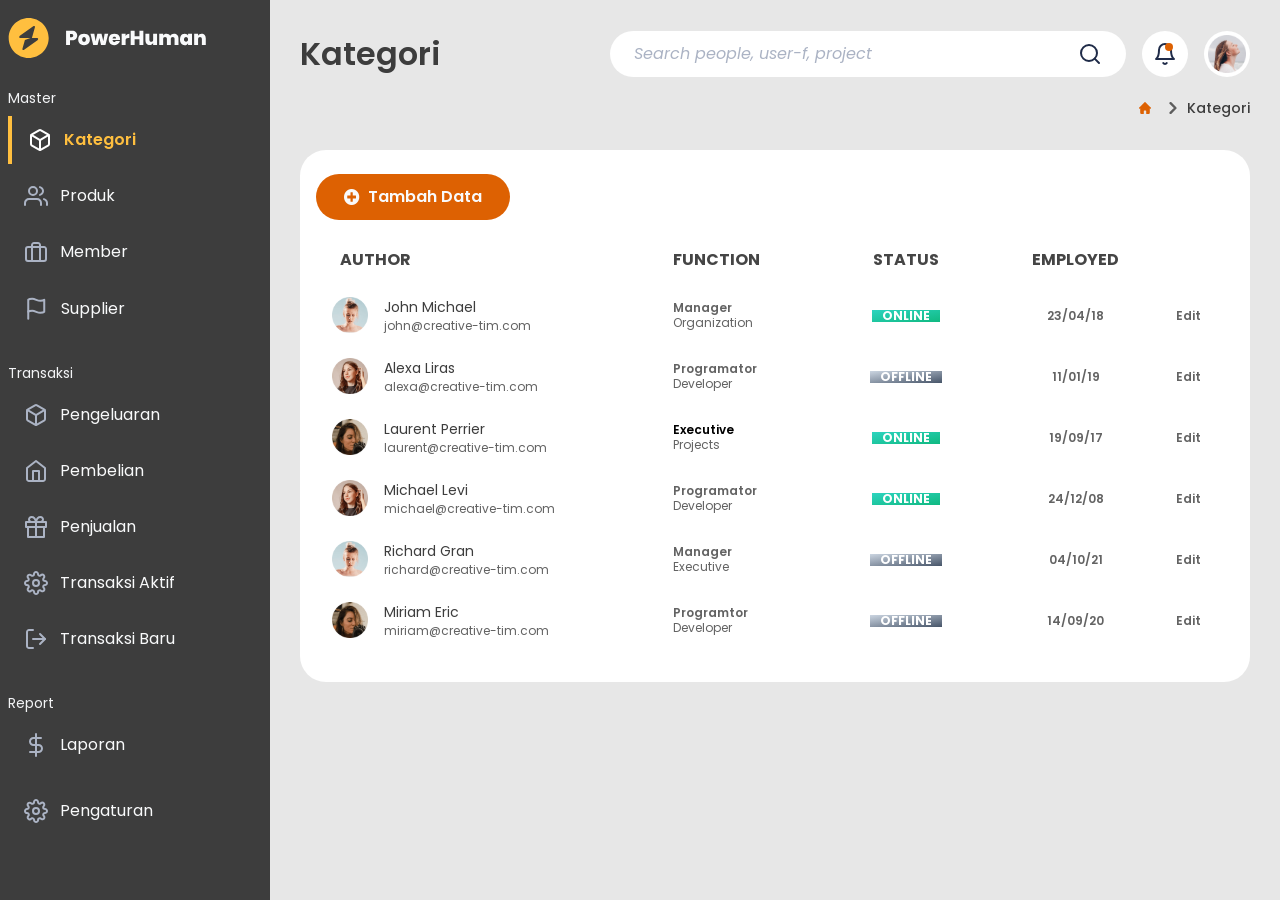
==== public/pages/kategori.html @ 3ec661d9 "first commit" ====
<!doctype html>
<html lang="en">
  <head>
    <meta charset="UTF-8" />
    <meta http-equiv="X-UA-Compatible" content="IE=edge" />
    <meta name="viewport" content="width=device-width, initial-scale=1.0" />
    <title>PowerHuman HRIS - Dashboard</title>
    <link rel="stylesheet" href="../css/main.css" />
    <link
      rel="shortcut icon"
      href="../assets/svgs/logo-mark.svg"
      type="image/x-icon"
    />
    <link
      rel="stylesheet"
      href="https://pro.fontawesome.com/releases/v5.10.0/css/all.css"
      integrity="sha384-AYmEC3Yw5cVb3ZcuHtOA93w35dYTsvhLPVnYs9eStHfGJvOvKxVfELGroGkvsg+p"
      crossorigin="anonymous"
    />
  </head>

  <body>
    <!-- Sidebar -->
    <div
      class="fixed z-[999] hidden h-full w-full overflow-y-auto bg-cod-gray-900 text-gray-50 lg:block lg:max-w-[270px]"
      id="sidebarHRIS"
    >
      <div class="flex flex-col gap-y-[30px] px-2 py-[30px]">
        <div class="-mt-3 flex items-center justify-between">
          <a href="#" class="flex justify-center">
            <img src="../assets/svgs/logo-type.svg" alt="" />
          </a>
          <a href="#" id="toggleCloseSidebar" class="lg:hidden">
            <svg
              class="h-6 w-6 text-white"
              fill="none"
              stroke="currentColor"
              viewBox="0 0 24 24"
              xmlns="http://www.w3.org/2000/svg"
            >
              <path
                stroke-linecap="round"
                stroke-linejoin="round"
                stroke-width="2"
                d="M6 18L18 6M6 6l12 12"
              ></path>
            </svg>
          </a>
        </div>
        <div class="flex flex-col gap-2">
          <div class="text-sm text-gray-100">Master</div>
          <a href="index.html" class="nav-link active" title="Kategori">
            <img src="../assets/svgs/ic-box.svg" alt="" />
            <span>Kategori</span>
          </a>
          <a href="produk.html" class="nav-link" title="Produk">
            <img src="../assets/svgs/ic-users.svg" alt="" />
            <span>Produk</span>
          </a>
          <a href="member.html" class="nav-link" title="Member">
            <img src="../assets/svgs/ic-briefcase.svg" alt="" />
            <span>Member</span>
          </a>
          <a href="supplier.html" class="nav-link" title="Supplier">
            <img src="../assets/svgs/ic-flag.svg" alt="" />
            <span>Supplier</span>
          </a>
        </div>
        <div class="flex flex-col gap-2">
          <div class="text-sm text-gray-100">Transaksi</div>
          <a href="pengeluaran.html" class="nav-link" title="Pengeluaran">
            <img src="../assets/svgs/ic-box.svg" alt="" />
            <span>Pengeluaran</span>
          </a>
          <a href="pembelian.html" class="nav-link" title="Pembelian">
            <img src="../assets/svgs/ic-home.svg" alt="" />
            <span>Pembelian</span>
          </a>
          <a href="penjualan.html" class="nav-link" title="Penjualan">
            <img src="../assets/svgs/ic-gift.svg" alt="" />
            <span>Penjualan</span>
          </a>
          <a
            href="transaksi_aktif.html"
            class="nav-link"
            title="Transaksi Aktif"
          >
            <img src="../assets/svgs/ic-settings.svg" alt="" />
            <span>Transaksi Aktif</span>
          </a>
          <a href="transaksi_baru.html" class="nav-link" title="Transaksi Baru">
            <img src="../assets/svgs/ic-signout.svg" alt="" />
            <span>Transaksi Baru</span>
          </a>
        </div>
        <div class="flex flex-col gap-2">
          <div class="text-sm text-gray-100">Report</div>
          <a href="#" class="nav-link" title="Laporan">
            <img src="../assets/svgs/ic-dollar.svg" alt="" />
            <span>Laporan</span>
          </a>
        </div>
      </div>
      <div class="bottom-0 -mt-3 flex flex-col px-2">
        <a href="#" class="nav-link" title="Pengaturan">
          <img src="../assets/svgs/ic-settings.svg" alt="" />
          <span>Pengaturan</span>
        </a>
      </div>
    </div>
    <!-- Main Content -->
    <div class="py-[30px] lg:ml-[20px] lg:pl-0 lg:pr-[30px] xl:ml-[300px]">
      <!-- Top Section -->
      <section
        class="flex flex-col flex-wrap justify-between gap-6 md:flex-row md:items-center"
      >
        <div class="flex items-center justify-between gap-4">
          <a href="#" id="toggleOpenSidebar" class="lg:hidden">
            <svg
              class="h-6 w-6 text-dark"
              fill="none"
              stroke="currentColor"
              viewBox="0 0 24 24"
              xmlns="http://www.w3.org/2000/svg"
            >
              <path
                stroke-linecap="round"
                stroke-linejoin="round"
                stroke-width="2"
                d="M4 6h16M4 12h16M4 18h7"
              ></path>
            </svg>
          </a>
          <div class="text-[32px] font-semibold text-cod-gray-900">
            Kategori
          </div>
        </div>
        <div class="flex items-center gap-4">
          <form class="w-full shrink md:w-[516px]">
            <input
              type="text"
              name=""
              id=""
              class="input-field form-icon-search w-full !border-none italic !outline-none ring-congress-blue-200 transition-all duration-300 focus:ring-2"
              placeholder="Search people, user-f, project"
            />
          </form>
          <a
            href="#"
            class="notification-dot relative h-[46px] w-[46px] flex-none rounded-full bg-white p-[11px]"
          >
            <img src="../assets/svgs/ic-bell.svg" alt="" />
          </a>
          <a
            class="relative h-[46px] w-[46px] flex-none rounded-full bg-white p-1"
          >
            <img src="../assets/images/user-f-1.png" alt="" />
          </a>
        </div>
      </section>

      <section class="pt-5">
        <!-- Section Header -->
        <div class="mb-3">
          <div class="flex items-center justify-end gap-4">
            <ol class="inline-flex items-center space-x-1">
              <li>
                <div class="flex items-center text-saffron-mango-600">
                  <svg
                    class="me-2 h-3 w-3"
                    aria-hidden="true"
                    xmlns="http://www.w3.org/2000/svg"
                    fill="currentColor"
                    viewBox="0 0 20 20"
                  >
                    <path
                      d="m19.707 9.293-2-2-7-7a1 1 0 0 0-1.414 0l-7 7-2 2a1 1 0 0 0 1.414 1.414L2 10.414V18a2 2 0 0 0 2 2h3a1 1 0 0 0 1-1v-4a1 1 0 0 1 1-1h2a1 1 0 0 1 1 1v4a1 1 0 0 0 1 1h3a2 2 0 0 0 2-2v-7.586l.293.293a1 1 0 0 0 1.414-1.414Z"
                    />
                  </svg>
                </div>
              </li>
              <li aria-current="page">
                <div class="flex items-center">
                  <svg
                    class="mx-1 h-3 w-3 text-cod-gray-600 rtl:rotate-180"
                    aria-hidden="true"
                    xmlns="http://www.w3.org/2000/svg"
                    fill="none"
                    viewBox="0 0 6 10"
                  >
                    <path
                      stroke="currentColor"
                      stroke-linecap="round"
                      stroke-linejoin="round"
                      stroke-width="2"
                      d="m1 9 4-4-4-4"
                    />
                  </svg>
                  <span class="ms-1 text-sm font-medium text-cod-gray-900"
                    >Kategori</span
                  >
                </div>
              </li>
            </ol>
          </div>
        </div>
      </section>

      <section class="pt-5">
        <div class="card min-h-full min-w-full">
          <div class="flex justify-start">
            <button
              class="btn flex items-center gap-x-2 bg-saffron-mango-600 text-gray-50"
            >
              <!-- <img src="../assets/svgs/ric-plus.svg" alt="add" /> -->
              <i class="fa fa-plus-circle"></i>
              Tambah Data
            </button>
          </div>
          <div class="flex-auto px-0 pb-2 pt-0">
            <div class="overflow-x-auto p-0">
              <table
                class="mb-0 w-full table-auto border-collapse items-center border-white/40 align-top"
              >
                <thead class="align-bottom">
                  <tr>
                    <th
                      class="text-xxs border-b-solid tracking-none border-collapse whitespace-nowrap border-b border-white/40 bg-transparent px-6 py-3 text-left align-middle font-bold uppercase text-cod-gray-800 shadow-none"
                    >
                      Author
                    </th>
                    <th
                      class="text-xxs border-b-solid tracking-none border-collapse whitespace-nowrap border-b border-white/40 bg-transparent px-6 py-3 pl-2 text-left align-middle font-bold uppercase text-cod-gray-800 shadow-none"
                    >
                      Function
                    </th>
                    <th
                      class="text-xxs border-b-solid tracking-none border-collapse whitespace-nowrap border-b border-white/40 bg-transparent px-6 py-3 text-center align-middle font-bold uppercase text-cod-gray-800 shadow-none"
                    >
                      Status
                    </th>
                    <th
                      class="text-xxs border-b-solid tracking-none border-collapse whitespace-nowrap border-b border-white/40 bg-transparent px-6 py-3 text-center align-middle font-bold uppercase text-cod-gray-800 shadow-none"
                    >
                      Employed
                    </th>
                    <th
                      class="tracking-none border-collapse whitespace-nowrap border-b border-solid border-white/40 bg-transparent px-6 py-3 align-middle font-semibold capitalize text-cod-gray-800 shadow-none"
                    ></th>
                  </tr>
                </thead>
                <tbody>
                  <tr>
                    <td
                      class="whitespace-nowrap border-b border-white/40 bg-transparent p-2 align-middle shadow-transparent"
                    >
                      <div class="flex px-2 py-1">
                        <div>
                          <img
                            src="../assets/images/user-f-2.png"
                            class="mr-4 inline-flex h-9 w-9 items-center justify-center rounded-xl text-sm text-cod-gray-900 transition-all duration-200 ease-in-out"
                            alt="user1"
                          />
                        </div>
                        <div class="flex flex-col justify-center">
                          <h6
                            class="mb-0 text-sm leading-normal text-cod-gray-900"
                          >
                            John Michael
                          </h6>
                          <p
                            class="mb-0 text-xs leading-tight text-cod-gray-900 opacity-80"
                          >
                            john@creative-tim.com
                          </p>
                        </div>
                      </div>
                    </td>
                    <td
                      class="whitespace-nowrap border-b border-white/40 bg-transparent p-2 align-middle shadow-transparent"
                    >
                      <p
                        class="mb-0 text-xs font-semibold leading-tight text-cod-gray-900 opacity-80"
                      >
                        Manager
                      </p>
                      <p
                        class="mb-0 text-xs leading-tight text-cod-gray-900 opacity-80"
                      >
                        Organization
                      </p>
                    </td>
                    <td
                      class="whitespace-nowrap border-b border-white/40 bg-transparent p-2 text-center align-middle text-sm leading-normal shadow-transparent"
                    >
                      <span
                        class="rounded-1.8 py-1.4 inline-block whitespace-nowrap bg-gradient-to-tl from-emerald-500 to-teal-400 px-2.5 text-center align-baseline text-xs font-bold uppercase leading-none text-white"
                        >Online</span
                      >
                    </td>
                    <td
                      class="whitespace-nowrap border-b border-white/40 bg-transparent p-2 text-center align-middle shadow-transparent"
                    >
                      <span
                        class="text-xs font-semibold leading-tight text-cod-gray-900 opacity-80"
                        >23/04/18</span
                      >
                    </td>
                    <td
                      class="whitespace-nowrap border-b border-white/40 bg-transparent p-2 align-middle shadow-transparent"
                    >
                      <a
                        href="javascript:;"
                        class="text-xs font-semibold leading-tight text-cod-gray-900 opacity-80"
                      >
                        Edit
                      </a>
                    </td>
                  </tr>
                  <tr>
                    <td
                      class="whitespace-nowrap border-b border-white/40 bg-transparent p-2 align-middle shadow-transparent"
                    >
                      <div class="flex px-2 py-1">
                        <div>
                          <img
                            src="../assets/images/user-f-3.png"
                            class="mr-4 inline-flex h-9 w-9 items-center justify-center rounded-xl text-sm text-white transition-all duration-200 ease-in-out"
                            alt="user2"
                          />
                        </div>
                        <div class="flex flex-col justify-center">
                          <h6
                            class="mb-0 text-sm leading-normal text-cod-gray-900"
                          >
                            Alexa Liras
                          </h6>
                          <p
                            class="mb-0 text-xs leading-tight text-cod-gray-900 opacity-80"
                          >
                            alexa@creative-tim.com
                          </p>
                        </div>
                      </div>
                    </td>
                    <td
                      class="whitespace-nowrap border-b border-white/40 bg-transparent p-2 align-middle shadow-transparent"
                    >
                      <p
                        class="mb-0 text-xs font-semibold leading-tight text-cod-gray-900 opacity-80"
                      >
                        Programator
                      </p>
                      <p
                        class="mb-0 text-xs leading-tight text-cod-gray-900 opacity-80"
                      >
                        Developer
                      </p>
                    </td>
                    <td
                      class="whitespace-nowrap border-b border-white/40 bg-transparent p-2 text-center align-middle text-sm leading-normal shadow-transparent"
                    >
                      <span
                        class="rounded-1.8 py-1.4 inline-block whitespace-nowrap bg-gradient-to-tl from-slate-600 to-slate-300 px-2.5 text-center align-baseline text-xs font-bold uppercase leading-none text-white"
                        >Offline</span
                      >
                    </td>
                    <td
                      class="whitespace-nowrap border-b border-white/40 bg-transparent p-2 text-center align-middle shadow-transparent"
                    >
                      <span
                        class="text-xs font-semibold leading-tight text-cod-gray-900 opacity-80"
                        >11/01/19</span
                      >
                    </td>
                    <td
                      class="whitespace-nowrap border-b border-white/40 bg-transparent p-2 align-middle shadow-transparent"
                    >
                      <a
                        href="javascript:;"
                        class="text-xs font-semibold leading-tight text-cod-gray-900 opacity-80"
                      >
                        Edit
                      </a>
                    </td>
                  </tr>
                  <tr>
                    <td
                      class="whitespace-nowrap border-b border-white/40 bg-transparent p-2 align-middle shadow-transparent"
                    >
                      <div class="flex px-2 py-1">
                        <div>
                          <img
                            src="../assets/images/user-f-4.png"
                            class="mr-4 inline-flex h-9 w-9 items-center justify-center rounded-xl text-sm text-cod-gray-900 transition-all duration-200 ease-in-out"
                            alt="user3"
                          />
                        </div>
                        <div class="flex flex-col justify-center">
                          <h6
                            class="mb-0 text-sm leading-normal text-cod-gray-900"
                          >
                            Laurent Perrier
                          </h6>
                          <p
                            class="mb-0 text-xs leading-tight text-cod-gray-900 opacity-80"
                          >
                            laurent@creative-tim.com
                          </p>
                        </div>
                      </div>
                    </td>
                    <td
                      class="whitespace-nowrap border-b border-white/40 bg-transparent p-2 align-middle shadow-transparent"
                    >
                      <p
                        class="text-cod-gray-900opacity-80 mb-0 text-xs font-semibold leading-tight"
                      >
                        Executive
                      </p>
                      <p
                        class="mb-0 text-xs leading-tight text-cod-gray-900 opacity-80"
                      >
                        Projects
                      </p>
                    </td>
                    <td
                      class="whitespace-nowrap border-b border-white/40 bg-transparent p-2 text-center align-middle text-sm leading-normal shadow-transparent"
                    >
                      <span
                        class="rounded-1.8 py-1.4 inline-block whitespace-nowrap bg-gradient-to-tl from-emerald-500 to-teal-400 px-2.5 text-center align-baseline text-xs font-bold uppercase leading-none text-white"
                        >Online</span
                      >
                    </td>
                    <td
                      class="whitespace-nowrap border-b border-white/40 bg-transparent p-2 text-center align-middle shadow-transparent"
                    >
                      <span
                        class="text-xs font-semibold leading-tight text-cod-gray-900 opacity-80"
                        >19/09/17</span
                      >
                    </td>
                    <td
                      class="whitespace-nowrap border-b border-white/40 bg-transparent p-2 align-middle shadow-transparent"
                    >
                      <a
                        href="javascript:;"
                        class="text-xs font-semibold leading-tight text-cod-gray-900 opacity-80"
                      >
                        Edit
                      </a>
                    </td>
                  </tr>
                  <tr>
                    <td
                      class="whitespace-nowrap border-b border-white/40 bg-transparent p-2 align-middle shadow-transparent"
                    >
                      <div class="flex px-2 py-1">
                        <div>
                          <img
                            src="../assets/images/user-f-3.png"
                            class="mr-4 inline-flex h-9 w-9 items-center justify-center rounded-xl text-sm text-cod-gray-900 transition-all duration-200 ease-in-out"
                            alt="user4"
                          />
                        </div>
                        <div class="flex flex-col justify-center">
                          <h6
                            class="mb-0 text-sm leading-normal text-cod-gray-900"
                          >
                            Michael Levi
                          </h6>
                          <p
                            class="mb-0 text-xs leading-tight text-cod-gray-900 opacity-80"
                          >
                            michael@creative-tim.com
                          </p>
                        </div>
                      </div>
                    </td>
                    <td
                      class="whitespace-nowrap border-b border-white/40 bg-transparent p-2 align-middle shadow-transparent"
                    >
                      <p
                        class="mb-0 text-xs font-semibold leading-tight text-cod-gray-900 opacity-80"
                      >
                        Programator
                      </p>
                      <p
                        class="mb-0 text-xs leading-tight text-cod-gray-900 opacity-80"
                      >
                        Developer
                      </p>
                    </td>
                    <td
                      class="whitespace-nowrap border-b border-white/40 bg-transparent p-2 text-center align-middle text-sm leading-normal shadow-transparent"
                    >
                      <span
                        class="rounded-1.8 py-1.4 inline-block whitespace-nowrap bg-gradient-to-tl from-emerald-500 to-teal-400 px-2.5 text-center align-baseline text-xs font-bold uppercase leading-none text-white"
                        >Online</span
                      >
                    </td>
                    <td
                      class="whitespace-nowrap border-b border-white/40 bg-transparent p-2 text-center align-middle shadow-transparent"
                    >
                      <span
                        class="text-xs font-semibold leading-tight text-cod-gray-900 opacity-80"
                        >24/12/08</span
                      >
                    </td>
                    <td
                      class="whitespace-nowrap border-b border-white/40 bg-transparent p-2 align-middle shadow-transparent"
                    >
                      <a
                        href="javascript:;"
                        class="text-xs font-semibold leading-tight text-cod-gray-900 opacity-80"
                      >
                        Edit
                      </a>
                    </td>
                  </tr>
                  <tr>
                    <td
                      class="whitespace-nowrap border-b border-white/40 bg-transparent p-2 align-middle shadow-transparent"
                    >
                      <div class="flex px-2 py-1">
                        <div>
                          <img
                            src="../assets/images/user-f-2.png"
                            class="mr-4 inline-flex h-9 w-9 items-center justify-center rounded-xl text-sm text-cod-gray-900 transition-all duration-200 ease-in-out"
                            alt="user5"
                          />
                        </div>
                        <div class="flex flex-col justify-center">
                          <h6
                            class="mb-0 text-sm leading-normal text-cod-gray-900"
                          >
                            Richard Gran
                          </h6>
                          <p
                            class="mb-0 text-xs leading-tight text-cod-gray-900 opacity-80"
                          >
                            richard@creative-tim.com
                          </p>
                        </div>
                      </div>
                    </td>
                    <td
                      class="whitespace-nowrap border-b border-white/40 bg-transparent p-2 align-middle shadow-transparent"
                    >
                      <p
                        class="mb-0 text-xs font-semibold leading-tight text-cod-gray-900 opacity-80"
                      >
                        Manager
                      </p>
                      <p
                        class="mb-0 text-xs leading-tight text-cod-gray-900 opacity-80"
                      >
                        Executive
                      </p>
                    </td>
                    <td
                      class="whitespace-nowrap border-b border-white/40 bg-transparent p-2 text-center align-middle text-sm leading-normal shadow-transparent"
                    >
                      <span
                        class="rounded-1.8 py-1.4 inline-block whitespace-nowrap bg-gradient-to-tl from-slate-600 to-slate-300 px-2.5 text-center align-baseline text-xs font-bold uppercase leading-none text-white"
                        >Offline</span
                      >
                    </td>
                    <td
                      class="whitespace-nowrap border-b border-white/40 bg-transparent p-2 text-center align-middle shadow-transparent"
                    >
                      <span
                        class="text-xs font-semibold leading-tight text-cod-gray-900 opacity-80"
                        >04/10/21</span
                      >
                    </td>
                    <td
                      class="whitespace-nowrap border-b border-white/40 bg-transparent p-2 align-middle shadow-transparent"
                    >
                      <a
                        href="javascript:;"
                        class="text-xs font-semibold leading-tight text-cod-gray-900 opacity-80"
                      >
                        Edit
                      </a>
                    </td>
                  </tr>
                  <tr>
                    <td
                      class="whitespace-nowrap border-b-0 bg-transparent p-2 align-middle shadow-transparent"
                    >
                      <div class="flex px-2 py-1">
                        <div>
                          <img
                            src="../assets/images/user-f-4.png"
                            class="mr-4 inline-flex h-9 w-9 items-center justify-center rounded-xl text-sm text-cod-gray-900 transition-all duration-200 ease-in-out"
                            alt="user6"
                          />
                        </div>
                        <div class="flex flex-col justify-center">
                          <h6
                            class="mb-0 text-sm leading-normal text-cod-gray-900"
                          >
                            Miriam Eric
                          </h6>
                          <p
                            class="mb-0 text-xs leading-tight text-cod-gray-900 opacity-80"
                          >
                            miriam@creative-tim.com
                          </p>
                        </div>
                      </div>
                    </td>
                    <td
                      class="whitespace-nowrap border-b-0 bg-transparent p-2 align-middle shadow-transparent"
                    >
                      <p
                        class="mb-0 text-xs font-semibold leading-tight text-cod-gray-900 opacity-80"
                      >
                        Programtor
                      </p>
                      <p
                        class="mb-0 text-xs leading-tight text-cod-gray-900 opacity-80"
                      >
                        Developer
                      </p>
                    </td>
                    <td
                      class="whitespace-nowrap border-b-0 bg-transparent p-2 text-center align-middle text-sm leading-normal shadow-transparent"
                    >
                      <span
                        class="rounded-1.8 py-1.4 inline-block whitespace-nowrap bg-gradient-to-tl from-slate-600 to-slate-300 px-2.5 text-center align-baseline text-xs font-bold uppercase leading-none text-white"
                        >Offline</span
                      >
                    </td>
                    <td
                      class="whitespace-nowrap border-b-0 bg-transparent p-2 text-center align-middle shadow-transparent"
                    >
                      <span
                        class="text-xs font-semibold leading-tight text-cod-gray-900 opacity-80"
                        >14/09/20</span
                      >
                    </td>
                    <td
                      class="whitespace-nowrap border-b-0 bg-transparent p-2 align-middle shadow-transparent"
                    >
                      <a
                        href="javascript:;"
                        class="text-xs font-semibold leading-tight text-cod-gray-900 opacity-80"
                      >
                        Edit
                      </a>
                    </td>
                  </tr>
                </tbody>
              </table>
            </div>
          </div>
        </div>
      </section>
    </div>

    <script
      src="https://code.jquery.com/jquery-3.6.0.min.js"
      integrity="sha256-/xUj+3OJU5yExlq6GSYGSHk7tPXikynS7ogEvDej/m4="
      crossorigin="anonymous"
    ></script>
    <script src="../script/sidebarToggler.js"></script>
  </body>
</html>
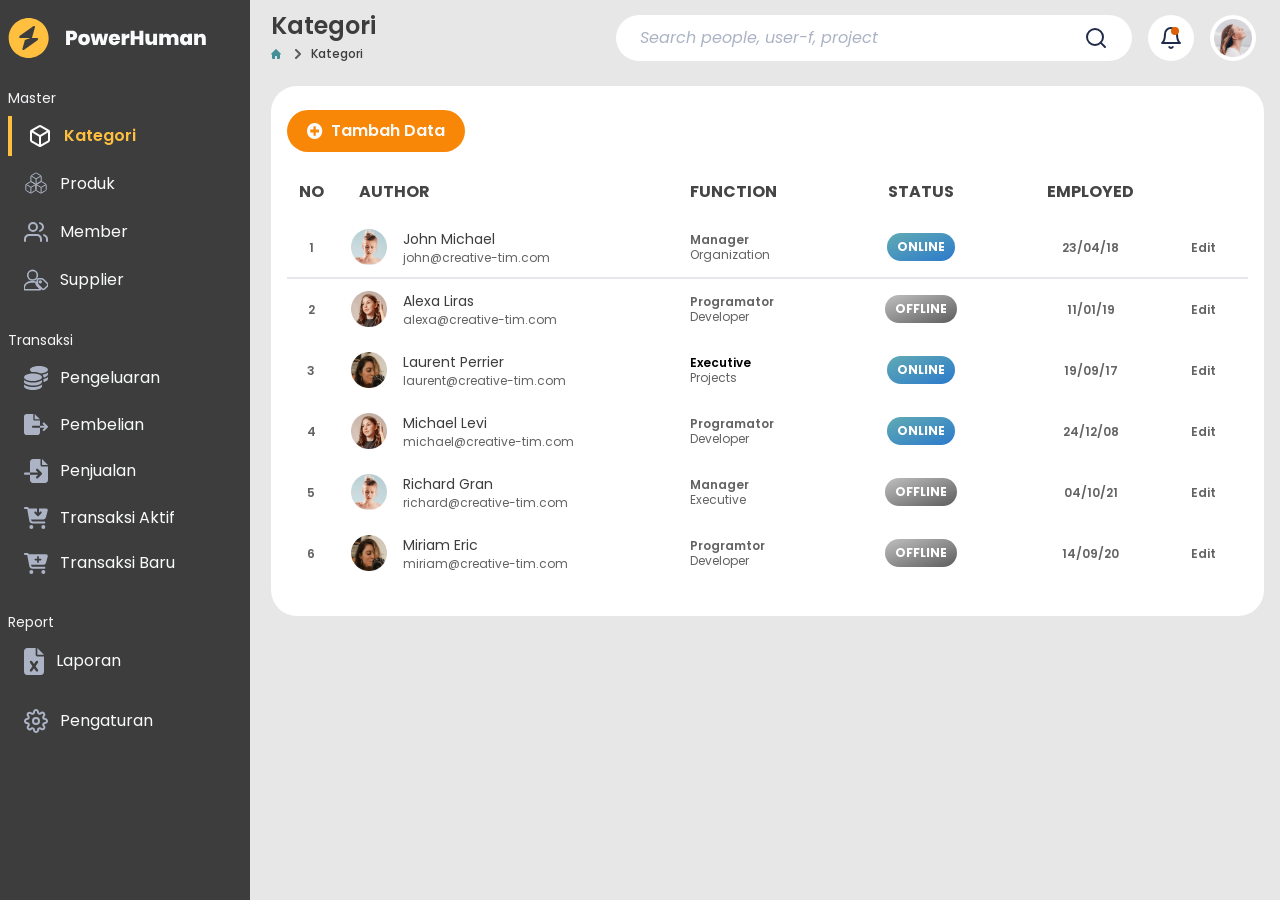
==== commit 39356f5e: "update sidebar icon" ====
--- a/public/pages/kategori.html
+++ b/public/pages/kategori.html
@@ -4,7 +4,7 @@
     <meta charset="UTF-8" />
     <meta http-equiv="X-UA-Compatible" content="IE=edge" />
     <meta name="viewport" content="width=device-width, initial-scale=1.0" />
-    <title>PowerHuman HRIS - Dashboard</title>
+    <title>PowerHuman HRIS - Kategori</title>
     <link rel="stylesheet" href="../css/main.css" />
     <link
       rel="shortcut icon"
@@ -21,13 +21,13 @@
 
   <body>
     <!-- Sidebar -->
-    <div
-      class="fixed z-[999] hidden h-full w-full overflow-y-auto bg-cod-gray-900 text-gray-50 lg:block lg:max-w-[270px]"
+    <aside
+      class="fixed z-[999] hidden h-full w-full overflow-y-auto bg-cod-gray-900 text-gray-50 lg:block lg:max-w-[250px]"
       id="sidebarHRIS"
     >
       <div class="flex flex-col gap-y-[30px] px-2 py-[30px]">
         <div class="-mt-3 flex items-center justify-between">
-          <a href="#" class="flex justify-center">
+          <a href="index.html" class="flex justify-center">
             <img src="../assets/svgs/logo-type.svg" alt="" />
           </a>
           <a href="#" id="toggleCloseSidebar" class="lg:hidden">
@@ -54,30 +54,38 @@
             <span>Kategori</span>
           </a>
           <a href="produk.html" class="nav-link" title="Produk">
+            <img src="../assets/svgs/box stacked.svg" alt="" />
+            <span>Produk</span>
+          </a>
+          <a href="member.html" class="nav-link" title="Member">
             <img src="../assets/svgs/ic-users.svg" alt="" />
-            <span>Produk</span>
-          </a>
-          <a href="member.html" class="nav-link" title="Member">
-            <img src="../assets/svgs/ic-briefcase.svg" alt="" />
             <span>Member</span>
           </a>
           <a href="supplier.html" class="nav-link" title="Supplier">
-            <img src="../assets/svgs/ic-flag.svg" alt="" />
+            <img src="../assets/svgs/user-tag.svg" alt="" />
             <span>Supplier</span>
           </a>
         </div>
         <div class="flex flex-col gap-2">
           <div class="text-sm text-gray-100">Transaksi</div>
           <a href="pengeluaran.html" class="nav-link" title="Pengeluaran">
-            <img src="../assets/svgs/ic-box.svg" alt="" />
+            <img src="../assets/svgs/coins.svg" alt="" class="h-full w-6" />
             <span>Pengeluaran</span>
           </a>
           <a href="pembelian.html" class="nav-link" title="Pembelian">
-            <img src="../assets/svgs/ic-home.svg" alt="" />
+            <img
+              src="../assets/svgs/file-export.svg"
+              alt=""
+              class="h-full w-6"
+            />
             <span>Pembelian</span>
           </a>
           <a href="penjualan.html" class="nav-link" title="Penjualan">
-            <img src="../assets/svgs/ic-gift.svg" alt="" />
+            <img
+              src="../assets/svgs/file-import.svg"
+              alt=""
+              class="h-full w-6"
+            />
             <span>Penjualan</span>
           </a>
           <a
@@ -85,18 +93,26 @@
             class="nav-link"
             title="Transaksi Aktif"
           >
-            <img src="../assets/svgs/ic-settings.svg" alt="" />
+            <img
+              src="../assets/svgs/cart-arrow-down.svg"
+              alt=""
+              class="h-full w-6"
+            />
             <span>Transaksi Aktif</span>
           </a>
           <a href="transaksi_baru.html" class="nav-link" title="Transaksi Baru">
-            <img src="../assets/svgs/ic-signout.svg" alt="" />
+            <img src="../assets/svgs/cart-plus.svg" alt="" class="h-full w-6" />
             <span>Transaksi Baru</span>
           </a>
         </div>
         <div class="flex flex-col gap-2">
           <div class="text-sm text-gray-100">Report</div>
           <a href="#" class="nav-link" title="Laporan">
-            <img src="../assets/svgs/ic-dollar.svg" alt="" />
+            <img
+              src="../assets/svgs/file-excel.svg"
+              alt=""
+              class="h-auto w-5"
+            />
             <span>Laporan</span>
           </a>
         </div>
@@ -107,12 +123,12 @@
           <span>Pengaturan</span>
         </a>
       </div>
-    </div>
+    </aside>
     <!-- Main Content -->
-    <div class="py-[30px] lg:ml-[20px] lg:pl-0 lg:pr-[30px] xl:ml-[300px]">
-      <!-- Top Section -->
-      <section
-        class="flex flex-col flex-wrap justify-between gap-6 md:flex-row md:items-center"
+    <main class="px-3 py-[10px] lg:ml-[10px] lg:px-4 xl:ml-[255px]">
+      <!-- Navbar Section -->
+      <nav
+        class="flex flex-col flex-wrap justify-between gap-3 md:flex-row md:items-center lg:gap-4"
       >
         <div class="flex items-center justify-between gap-4">
           <a href="#" id="toggleOpenSidebar" class="lg:hidden">
@@ -131,8 +147,50 @@
               ></path>
             </svg>
           </a>
-          <div class="text-[32px] font-semibold text-cod-gray-900">
-            Kategori
+          <!-- title is here -->
+          <div class="">
+            <p class="text-2xl font-semibold text-cod-gray-900">Kategori</p>
+            <div class="flex items-center gap-4 lg:block">
+              <ul class="inline-flex items-center space-x-1">
+                <li>
+                  <div class="flex items-center text-fountain-blue-500">
+                    <svg
+                      class="me-1 h-[10px] w-[10px]"
+                      aria-hidden="true"
+                      xmlns="http://www.w3.org/2000/svg"
+                      fill="currentColor"
+                      viewBox="0 0 20 20"
+                    >
+                      <path
+                        d="m19.707 9.293-2-2-7-7a1 1 0 0 0-1.414 0l-7 7-2 2a1 1 0 0 0 1.414 1.414L2 10.414V18a2 2 0 0 0 2 2h3a1 1 0 0 0 1-1v-4a1 1 0 0 1 1-1h2a1 1 0 0 1 1 1v4a1 1 0 0 0 1 1h3a2 2 0 0 0 2-2v-7.586l.293.293a1 1 0 0 0 1.414-1.414Z"
+                      />
+                    </svg>
+                  </div>
+                </li>
+                <li aria-current="page">
+                  <div class="flex items-center">
+                    <svg
+                      class="mx-1 h-[10px] w-[10px] text-cod-gray-600 rtl:rotate-180"
+                      aria-hidden="true"
+                      xmlns="http://www.w3.org/2000/svg"
+                      fill="none"
+                      viewBox="0 0 6 10"
+                    >
+                      <path
+                        stroke="currentColor"
+                        stroke-linecap="round"
+                        stroke-linejoin="round"
+                        stroke-width="2"
+                        d="m1 9 4-4-4-4"
+                      />
+                    </svg>
+                    <span class="ms-1 text-xs font-medium text-cod-gray-900"
+                      >Kategori</span
+                    >
+                  </div>
+                </li>
+              </ul>
+            </div>
           </div>
         </div>
         <div class="flex items-center gap-4">
@@ -151,68 +209,159 @@
           >
             <img src="../assets/svgs/ic-bell.svg" alt="" />
           </a>
-          <a
-            class="relative h-[46px] w-[46px] flex-none rounded-full bg-white p-1"
-          >
-            <img src="../assets/images/user-f-1.png" alt="" />
-          </a>
+          <ul>
+            <li class="relative flex items-center pr-2">
+              <p class="transform-dropdown-show hidden"></p>
+              <a
+                href="javascript:;"
+                class="relative block h-[46px] w-[46px] flex-none rounded-full bg-white p-1 text-sm text-gray-950 transition-all"
+                dropdown-trigger
+                aria-expanded="false"
+              >
+                <img src="../assets/images/user-f-1.png" alt="" />
+              </a>
+
+              <ul
+                dropdown-menu
+                class="before:leading-default before:duration-350 before:ease lg:shadow-3xl duration-250 before:text-5.5 pointer-events-none absolute right-0 top-11 z-50 hidden min-w-44 origin-top list-none rounded-lg border-0 border-solid border-transparent bg-white bg-clip-padding px-2 py-4 text-left text-sm text-slate-500 opacity-0 transition-all before:absolute before:left-auto before:right-0 before:top-0 before:z-50 before:inline-block before:antialiased before:transition-all sm:-mr-6 before:sm:right-8 lg:absolute lg:left-auto lg:right-4 lg:mt-2 lg:block lg:cursor-pointer"
+              >
+                <!-- add show class on dropdown open js -->
+                <li class="relative mb-2">
+                  <a
+                    class="ease py-1.2 clear-both block w-full whitespace-nowrap rounded-lg px-4 duration-300 hover:bg-gray-200 hover:text-slate-700 lg:transition-colors"
+                    href="javascript:;"
+                  >
+                    <div class="flex py-1">
+                      <div class="my-auto">
+                        <img
+                          src="../assets/images/user-f-2.png"
+                          class="mr-4 inline-flex h-9 w-9 max-w-none items-center justify-center rounded-xl text-sm text-white"
+                        />
+                      </div>
+                      <div class="flex flex-col justify-center">
+                        <h6
+                          class="-white mb-1 text-sm font-normal leading-normal"
+                        >
+                          <span class="font-semibold">New message</span> from
+                          Laur
+                        </h6>
+                        <p
+                          class="-white/80 mb-0 text-xs leading-tight text-slate-400"
+                        >
+                          <i class="fa fa-clock mr-1"></i>
+                          13 minutes ago
+                        </p>
+                      </div>
+                    </div>
+                  </a>
+                </li>
+
+                <li class="relative mb-2">
+                  <a
+                    class="ease py-1.2 clear-both block w-full whitespace-nowrap rounded-lg px-4 transition-colors duration-300 hover:bg-gray-200 hover:text-slate-700"
+                    href="javascript:;"
+                  >
+                    <div class="flex py-1">
+                      <div class="my-auto">
+                        <img
+                          src="../assets/images/small-logos/logo-spotify.svg"
+                          class="mr-4 inline-flex h-9 w-9 max-w-none items-center justify-center rounded-xl bg-gradient-to-tl from-zinc-800 to-zinc-700 text-sm text-white dark:bg-gradient-to-tl"
+                        />
+                      </div>
+                      <div class="flex flex-col justify-center">
+                        <h6
+                          class="-white mb-1 text-sm font-normal leading-normal"
+                        >
+                          <span class="font-semibold">New album</span> by Travis
+                          Scott
+                        </h6>
+                        <p
+                          class="-white/80 mb-0 text-xs leading-tight text-slate-400"
+                        >
+                          <i class="fa fa-clock mr-1"></i>
+                          1 day
+                        </p>
+                      </div>
+                    </div>
+                  </a>
+                </li>
+
+                <li class="relative">
+                  <a
+                    class="ease py-1.2 clear-both block w-full whitespace-nowrap rounded-lg px-4 transition-colors duration-300 hover:bg-gray-200 hover:text-slate-700"
+                    href="javascript:;"
+                  >
+                    <div class="flex py-1">
+                      <div
+                        class="ease-nav-brand my-auto mr-4 inline-flex h-9 w-9 items-center justify-center rounded-xl bg-gradient-to-tl from-slate-600 to-slate-300 text-sm text-white transition-all duration-200"
+                      >
+                        <svg
+                          width="12px"
+                          height="12px"
+                          viewBox="0 0 43 36"
+                          version="1.1"
+                          xmlns="http://www.w3.org/2000/svg"
+                          xmlns:xlink="http://www.w3.org/1999/xlink"
+                        >
+                          <title>credit-card</title>
+                          <g
+                            stroke="none"
+                            stroke-width="1"
+                            fill="none"
+                            fill-rule="evenodd"
+                          >
+                            <g
+                              transform="translate(-2169.000000, -745.000000)"
+                              fill="#FFFFFF"
+                              fill-rule="nonzero"
+                            >
+                              <g transform="translate(1716.000000, 291.000000)">
+                                <g
+                                  transform="translate(453.000000, 454.000000)"
+                                >
+                                  <path
+                                    class="color-background"
+                                    d="M43,10.7482083 L43,3.58333333 C43,1.60354167 41.3964583,0 39.4166667,0 L3.58333333,0 C1.60354167,0 0,1.60354167 0,3.58333333 L0,10.7482083 L43,10.7482083 Z"
+                                    opacity="0.593633743"
+                                  ></path>
+                                  <path
+                                    class="color-background"
+                                    d="M0,16.125 L0,32.25 C0,34.2297917 1.60354167,35.8333333 3.58333333,35.8333333 L39.4166667,35.8333333 C41.3964583,35.8333333 43,34.2297917 43,32.25 L43,16.125 L0,16.125 Z M19.7083333,26.875 L7.16666667,26.875 L7.16666667,23.2916667 L19.7083333,23.2916667 L19.7083333,26.875 Z M35.8333333,26.875 L28.6666667,26.875 L28.6666667,23.2916667 L35.8333333,23.2916667 L35.8333333,26.875 Z"
+                                  ></path>
+                                </g>
+                              </g>
+                            </g>
+                          </g>
+                        </svg>
+                      </div>
+                      <div class="flex flex-col justify-center">
+                        <h6
+                          class="-white mb-1 text-sm font-normal leading-normal"
+                        >
+                          Payment successfully completed
+                        </h6>
+                        <p
+                          class="-white/80 mb-0 text-xs leading-tight text-slate-400"
+                        >
+                          <i class="fa fa-clock mr-1"></i>
+                          2 days
+                        </p>
+                      </div>
+                    </div>
+                  </a>
+                </li>
+              </ul>
+            </li>
+          </ul>
         </div>
-      </section>
-
-      <section class="pt-5">
-        <!-- Section Header -->
-        <div class="mb-3">
-          <div class="flex items-center justify-end gap-4">
-            <ol class="inline-flex items-center space-x-1">
-              <li>
-                <div class="flex items-center text-saffron-mango-600">
-                  <svg
-                    class="me-2 h-3 w-3"
-                    aria-hidden="true"
-                    xmlns="http://www.w3.org/2000/svg"
-                    fill="currentColor"
-                    viewBox="0 0 20 20"
-                  >
-                    <path
-                      d="m19.707 9.293-2-2-7-7a1 1 0 0 0-1.414 0l-7 7-2 2a1 1 0 0 0 1.414 1.414L2 10.414V18a2 2 0 0 0 2 2h3a1 1 0 0 0 1-1v-4a1 1 0 0 1 1-1h2a1 1 0 0 1 1 1v4a1 1 0 0 0 1 1h3a2 2 0 0 0 2-2v-7.586l.293.293a1 1 0 0 0 1.414-1.414Z"
-                    />
-                  </svg>
-                </div>
-              </li>
-              <li aria-current="page">
-                <div class="flex items-center">
-                  <svg
-                    class="mx-1 h-3 w-3 text-cod-gray-600 rtl:rotate-180"
-                    aria-hidden="true"
-                    xmlns="http://www.w3.org/2000/svg"
-                    fill="none"
-                    viewBox="0 0 6 10"
-                  >
-                    <path
-                      stroke="currentColor"
-                      stroke-linecap="round"
-                      stroke-linejoin="round"
-                      stroke-width="2"
-                      d="m1 9 4-4-4-4"
-                    />
-                  </svg>
-                  <span class="ms-1 text-sm font-medium text-cod-gray-900"
-                    >Kategori</span
-                  >
-                </div>
-              </li>
-            </ol>
-          </div>
-        </div>
-      </section>
+      </nav>
 
       <section class="pt-5">
         <div class="card min-h-full min-w-full">
           <div class="flex justify-start">
             <button
-              class="btn flex items-center gap-x-2 bg-saffron-mango-600 text-gray-50"
+              class="btn flex items-center gap-x-2 bg-saffron-mango-500 text-gray-50"
             >
-              <!-- <img src="../assets/svgs/ric-plus.svg" alt="add" /> -->
               <i class="fa fa-plus-circle"></i>
               Tambah Data
             </button>
@@ -225,34 +374,47 @@
                 <thead class="align-bottom">
                   <tr>
                     <th
-                      class="text-xxs border-b-solid tracking-none border-collapse whitespace-nowrap border-b border-white/40 bg-transparent px-6 py-3 text-left align-middle font-bold uppercase text-cod-gray-800 shadow-none"
+                      class="text-xxs border-b-solid tracking-none w-[5%] border-collapse whitespace-nowrap border-b border-white/40 px-2 py-3 text-center align-middle font-bold uppercase text-cod-gray-800 shadow-none"
+                    >
+                      No
+                    </th>
+                    <th
+                      class="text-xxs border-b-solid tracking-none border-collapse whitespace-nowrap border-b border-white/40 px-6 py-3 text-left align-middle font-bold uppercase text-cod-gray-800 shadow-none"
                     >
                       Author
                     </th>
                     <th
-                      class="text-xxs border-b-solid tracking-none border-collapse whitespace-nowrap border-b border-white/40 bg-transparent px-6 py-3 pl-2 text-left align-middle font-bold uppercase text-cod-gray-800 shadow-none"
+                      class="text-xxs border-b-solid tracking-none border-collapse whitespace-nowrap border-b border-white/40 px-6 py-3 pl-2 text-left align-middle font-bold uppercase text-cod-gray-800 shadow-none"
                     >
                       Function
                     </th>
                     <th
-                      class="text-xxs border-b-solid tracking-none border-collapse whitespace-nowrap border-b border-white/40 bg-transparent px-6 py-3 text-center align-middle font-bold uppercase text-cod-gray-800 shadow-none"
+                      class="text-xxs border-b-solid tracking-none border-collapse whitespace-nowrap border-b border-white/40 px-6 py-3 text-center align-middle font-bold uppercase text-cod-gray-800 shadow-none"
                     >
                       Status
                     </th>
                     <th
-                      class="text-xxs border-b-solid tracking-none border-collapse whitespace-nowrap border-b border-white/40 bg-transparent px-6 py-3 text-center align-middle font-bold uppercase text-cod-gray-800 shadow-none"
+                      class="text-xxs border-b-solid tracking-none border-collapse whitespace-nowrap border-b border-white/40 px-6 py-3 text-center align-middle font-bold uppercase text-cod-gray-800 shadow-none"
                     >
                       Employed
                     </th>
                     <th
-                      class="tracking-none border-collapse whitespace-nowrap border-b border-solid border-white/40 bg-transparent px-6 py-3 align-middle font-semibold capitalize text-cod-gray-800 shadow-none"
+                      class="tracking-none border-collapse whitespace-nowrap border-b border-solid border-white/40 px-6 py-3 align-middle font-semibold capitalize text-cod-gray-800 shadow-none"
                     ></th>
                   </tr>
                 </thead>
                 <tbody>
-                  <tr>
-                    <td
-                      class="whitespace-nowrap border-b border-white/40 bg-transparent p-2 align-middle shadow-transparent"
+                  <tr class="border-b-2">
+                    <td
+                      class="w-[5%] whitespace-nowrap border-b border-white/40 p-2 text-center align-middle shadow-transparent"
+                    >
+                      <span
+                        class="text-xs font-semibold leading-tight text-cod-gray-900 opacity-80"
+                        >1</span
+                      >
+                    </td>
+                    <td
+                      class="whitespace-nowrap border-b border-white/40 p-2 align-middle shadow-transparent"
                     >
                       <div class="flex px-2 py-1">
                         <div>
@@ -277,7 +439,7 @@
                       </div>
                     </td>
                     <td
-                      class="whitespace-nowrap border-b border-white/40 bg-transparent p-2 align-middle shadow-transparent"
+                      class="whitespace-nowrap border-b border-white/40 p-2 align-middle shadow-transparent"
                     >
                       <p
                         class="mb-0 text-xs font-semibold leading-tight text-cod-gray-900 opacity-80"
@@ -291,15 +453,15 @@
                       </p>
                     </td>
                     <td
-                      class="whitespace-nowrap border-b border-white/40 bg-transparent p-2 text-center align-middle text-sm leading-normal shadow-transparent"
-                    >
-                      <span
-                        class="rounded-1.8 py-1.4 inline-block whitespace-nowrap bg-gradient-to-tl from-emerald-500 to-teal-400 px-2.5 text-center align-baseline text-xs font-bold uppercase leading-none text-white"
+                      class="whitespace-nowrap border-b border-white/40 p-2 text-center align-middle text-sm leading-normal shadow-transparent"
+                    >
+                      <span
+                        class="inline-block whitespace-nowrap rounded-full bg-gradient-to-tl from-congress-blue-500 to-fountain-blue-400 px-2.5 py-2 text-center align-baseline text-xs font-bold uppercase leading-none text-white"
                         >Online</span
                       >
                     </td>
                     <td
-                      class="whitespace-nowrap border-b border-white/40 bg-transparent p-2 text-center align-middle shadow-transparent"
+                      class="whitespace-nowrap border-b border-white/40 p-2 text-center align-middle shadow-transparent"
                     >
                       <span
                         class="text-xs font-semibold leading-tight text-cod-gray-900 opacity-80"
@@ -307,7 +469,7 @@
                       >
                     </td>
                     <td
-                      class="whitespace-nowrap border-b border-white/40 bg-transparent p-2 align-middle shadow-transparent"
+                      class="whitespace-nowrap border-b border-white/40 p-2 align-middle shadow-transparent"
                     >
                       <a
                         href="javascript:;"
@@ -319,7 +481,15 @@
                   </tr>
                   <tr>
                     <td
-                      class="whitespace-nowrap border-b border-white/40 bg-transparent p-2 align-middle shadow-transparent"
+                      class="w-[5%] whitespace-nowrap border-b border-white/40 p-2 text-center align-middle shadow-transparent"
+                    >
+                      <span
+                        class="text-xs font-semibold leading-tight text-cod-gray-900 opacity-80"
+                        >2</span
+                      >
+                    </td>
+                    <td
+                      class="whitespace-nowrap border-b border-white/40 p-2 align-middle shadow-transparent"
                     >
                       <div class="flex px-2 py-1">
                         <div>
@@ -344,7 +514,7 @@
                       </div>
                     </td>
                     <td
-                      class="whitespace-nowrap border-b border-white/40 bg-transparent p-2 align-middle shadow-transparent"
+                      class="whitespace-nowrap border-b border-white/40 p-2 align-middle shadow-transparent"
                     >
                       <p
                         class="mb-0 text-xs font-semibold leading-tight text-cod-gray-900 opacity-80"
@@ -358,15 +528,15 @@
                       </p>
                     </td>
                     <td
-                      class="whitespace-nowrap border-b border-white/40 bg-transparent p-2 text-center align-middle text-sm leading-normal shadow-transparent"
-                    >
-                      <span
-                        class="rounded-1.8 py-1.4 inline-block whitespace-nowrap bg-gradient-to-tl from-slate-600 to-slate-300 px-2.5 text-center align-baseline text-xs font-bold uppercase leading-none text-white"
-                        >Offline</span
-                      >
-                    </td>
-                    <td
-                      class="whitespace-nowrap border-b border-white/40 bg-transparent p-2 text-center align-middle shadow-transparent"
+                      class="whitespace-nowrap border-b border-white/40 p-2 text-center align-middle text-sm leading-normal shadow-transparent"
+                    >
+                      <span
+                        class="inline-block whitespace-nowrap rounded-full bg-gradient-to-tl from-cod-gray-600 to-cod-gray-300/80 px-2.5 py-2 text-center align-baseline text-xs font-bold uppercase leading-none text-white"
+                        >Offline
+                      </span>
+                    </td>
+                    <td
+                      class="whitespace-nowrap border-b border-white/40 p-2 text-center align-middle shadow-transparent"
                     >
                       <span
                         class="text-xs font-semibold leading-tight text-cod-gray-900 opacity-80"
@@ -374,7 +544,7 @@
                       >
                     </td>
                     <td
-                      class="whitespace-nowrap border-b border-white/40 bg-transparent p-2 align-middle shadow-transparent"
+                      class="whitespace-nowrap border-b border-white/40 p-2 align-middle shadow-transparent"
                     >
                       <a
                         href="javascript:;"
@@ -386,7 +556,15 @@
                   </tr>
                   <tr>
                     <td
-                      class="whitespace-nowrap border-b border-white/40 bg-transparent p-2 align-middle shadow-transparent"
+                      class="w-[5%] whitespace-nowrap border-b border-white/40 p-2 text-center align-middle shadow-transparent"
+                    >
+                      <span
+                        class="text-xs font-semibold leading-tight text-cod-gray-900 opacity-80"
+                        >3</span
+                      >
+                    </td>
+                    <td
+                      class="whitespace-nowrap border-b border-white/40 p-2 align-middle shadow-transparent"
                     >
                       <div class="flex px-2 py-1">
                         <div>
@@ -411,7 +589,7 @@
                       </div>
                     </td>
                     <td
-                      class="whitespace-nowrap border-b border-white/40 bg-transparent p-2 align-middle shadow-transparent"
+                      class="whitespace-nowrap border-b border-white/40 p-2 align-middle shadow-transparent"
                     >
                       <p
                         class="text-cod-gray-900opacity-80 mb-0 text-xs font-semibold leading-tight"
@@ -425,15 +603,15 @@
                       </p>
                     </td>
                     <td
-                      class="whitespace-nowrap border-b border-white/40 bg-transparent p-2 text-center align-middle text-sm leading-normal shadow-transparent"
-                    >
-                      <span
-                        class="rounded-1.8 py-1.4 inline-block whitespace-nowrap bg-gradient-to-tl from-emerald-500 to-teal-400 px-2.5 text-center align-baseline text-xs font-bold uppercase leading-none text-white"
+                      class="whitespace-nowrap border-b border-white/40 p-2 text-center align-middle text-sm leading-normal shadow-transparent"
+                    >
+                      <span
+                        class="inline-block whitespace-nowrap rounded-full bg-gradient-to-tl from-congress-blue-500 to-fountain-blue-400 px-2.5 py-2 text-center align-baseline text-xs font-bold uppercase leading-none text-white"
                         >Online</span
                       >
                     </td>
                     <td
-                      class="whitespace-nowrap border-b border-white/40 bg-transparent p-2 text-center align-middle shadow-transparent"
+                      class="whitespace-nowrap border-b border-white/40 p-2 text-center align-middle shadow-transparent"
                     >
                       <span
                         class="text-xs font-semibold leading-tight text-cod-gray-900 opacity-80"
@@ -441,7 +619,7 @@
                       >
                     </td>
                     <td
-                      class="whitespace-nowrap border-b border-white/40 bg-transparent p-2 align-middle shadow-transparent"
+                      class="whitespace-nowrap border-b border-white/40 p-2 align-middle shadow-transparent"
                     >
                       <a
                         href="javascript:;"
@@ -453,7 +631,15 @@
                   </tr>
                   <tr>
                     <td
-                      class="whitespace-nowrap border-b border-white/40 bg-transparent p-2 align-middle shadow-transparent"
+                      class="w-[5%] whitespace-nowrap border-b border-white/40 p-2 text-center align-middle shadow-transparent"
+                    >
+                      <span
+                        class="text-xs font-semibold leading-tight text-cod-gray-900 opacity-80"
+                        >4</span
+                      >
+                    </td>
+                    <td
+                      class="whitespace-nowrap border-b border-white/40 p-2 align-middle shadow-transparent"
                     >
                       <div class="flex px-2 py-1">
                         <div>
@@ -478,7 +664,7 @@
                       </div>
                     </td>
                     <td
-                      class="whitespace-nowrap border-b border-white/40 bg-transparent p-2 align-middle shadow-transparent"
+                      class="whitespace-nowrap border-b border-white/40 p-2 align-middle shadow-transparent"
                     >
                       <p
                         class="mb-0 text-xs font-semibold leading-tight text-cod-gray-900 opacity-80"
@@ -492,15 +678,15 @@
                       </p>
                     </td>
                     <td
-                      class="whitespace-nowrap border-b border-white/40 bg-transparent p-2 text-center align-middle text-sm leading-normal shadow-transparent"
-                    >
-                      <span
-                        class="rounded-1.8 py-1.4 inline-block whitespace-nowrap bg-gradient-to-tl from-emerald-500 to-teal-400 px-2.5 text-center align-baseline text-xs font-bold uppercase leading-none text-white"
+                      class="whitespace-nowrap border-b border-white/40 p-2 text-center align-middle text-sm leading-normal shadow-transparent"
+                    >
+                      <span
+                        class="inline-block whitespace-nowrap rounded-full bg-gradient-to-tl from-congress-blue-500 to-fountain-blue-400 px-2.5 py-2 text-center align-baseline text-xs font-bold uppercase leading-none text-white"
                         >Online</span
                       >
                     </td>
                     <td
-                      class="whitespace-nowrap border-b border-white/40 bg-transparent p-2 text-center align-middle shadow-transparent"
+                      class="whitespace-nowrap border-b border-white/40 p-2 text-center align-middle shadow-transparent"
                     >
                       <span
                         class="text-xs font-semibold leading-tight text-cod-gray-900 opacity-80"
@@ -508,7 +694,7 @@
                       >
                     </td>
                     <td
-                      class="whitespace-nowrap border-b border-white/40 bg-transparent p-2 align-middle shadow-transparent"
+                      class="whitespace-nowrap border-b border-white/40 p-2 align-middle shadow-transparent"
                     >
                       <a
                         href="javascript:;"
@@ -520,7 +706,15 @@
                   </tr>
                   <tr>
                     <td
-                      class="whitespace-nowrap border-b border-white/40 bg-transparent p-2 align-middle shadow-transparent"
+                      class="w-[5%] whitespace-nowrap border-b border-white/40 p-2 text-center align-middle shadow-transparent"
+                    >
+                      <span
+                        class="text-xs font-semibold leading-tight text-cod-gray-900 opacity-80"
+                        >5</span
+                      >
+                    </td>
+                    <td
+                      class="whitespace-nowrap border-b border-white/40 p-2 align-middle shadow-transparent"
                     >
                       <div class="flex px-2 py-1">
                         <div>
@@ -545,7 +739,7 @@
                       </div>
                     </td>
                     <td
-                      class="whitespace-nowrap border-b border-white/40 bg-transparent p-2 align-middle shadow-transparent"
+                      class="whitespace-nowrap border-b border-white/40 p-2 align-middle shadow-transparent"
                     >
                       <p
                         class="mb-0 text-xs font-semibold leading-tight text-cod-gray-900 opacity-80"
@@ -559,15 +753,15 @@
                       </p>
                     </td>
                     <td
-                      class="whitespace-nowrap border-b border-white/40 bg-transparent p-2 text-center align-middle text-sm leading-normal shadow-transparent"
-                    >
-                      <span
-                        class="rounded-1.8 py-1.4 inline-block whitespace-nowrap bg-gradient-to-tl from-slate-600 to-slate-300 px-2.5 text-center align-baseline text-xs font-bold uppercase leading-none text-white"
-                        >Offline</span
-                      >
-                    </td>
-                    <td
-                      class="whitespace-nowrap border-b border-white/40 bg-transparent p-2 text-center align-middle shadow-transparent"
+                      class="whitespace-nowrap border-b border-white/40 p-2 text-center align-middle text-sm leading-normal shadow-transparent"
+                    >
+                      <span
+                        class="inline-block whitespace-nowrap rounded-full bg-gradient-to-tl from-cod-gray-600 to-cod-gray-300/80 px-2.5 py-2 text-center align-baseline text-xs font-bold uppercase leading-none text-white"
+                        >Offline
+                      </span>
+                    </td>
+                    <td
+                      class="whitespace-nowrap border-b border-white/40 p-2 text-center align-middle shadow-transparent"
                     >
                       <span
                         class="text-xs font-semibold leading-tight text-cod-gray-900 opacity-80"
@@ -575,7 +769,7 @@
                       >
                     </td>
                     <td
-                      class="whitespace-nowrap border-b border-white/40 bg-transparent p-2 align-middle shadow-transparent"
+                      class="whitespace-nowrap border-b border-white/40 p-2 align-middle shadow-transparent"
                     >
                       <a
                         href="javascript:;"
@@ -587,7 +781,15 @@
                   </tr>
                   <tr>
                     <td
-                      class="whitespace-nowrap border-b-0 bg-transparent p-2 align-middle shadow-transparent"
+                      class="w-[5%] whitespace-nowrap border-b border-white/40 p-2 text-center align-middle shadow-transparent"
+                    >
+                      <span
+                        class="text-xs font-semibold leading-tight text-cod-gray-900 opacity-80"
+                        >6</span
+                      >
+                    </td>
+                    <td
+                      class="whitespace-nowrap border-b-0 p-2 align-middle shadow-transparent"
                     >
                       <div class="flex px-2 py-1">
                         <div>
@@ -612,7 +814,7 @@
                       </div>
                     </td>
                     <td
-                      class="whitespace-nowrap border-b-0 bg-transparent p-2 align-middle shadow-transparent"
+                      class="whitespace-nowrap border-b-0 p-2 align-middle shadow-transparent"
                     >
                       <p
                         class="mb-0 text-xs font-semibold leading-tight text-cod-gray-900 opacity-80"
@@ -626,15 +828,15 @@
                       </p>
                     </td>
                     <td
-                      class="whitespace-nowrap border-b-0 bg-transparent p-2 text-center align-middle text-sm leading-normal shadow-transparent"
-                    >
-                      <span
-                        class="rounded-1.8 py-1.4 inline-block whitespace-nowrap bg-gradient-to-tl from-slate-600 to-slate-300 px-2.5 text-center align-baseline text-xs font-bold uppercase leading-none text-white"
-                        >Offline</span
-                      >
-                    </td>
-                    <td
-                      class="whitespace-nowrap border-b-0 bg-transparent p-2 text-center align-middle shadow-transparent"
+                      class="whitespace-nowrap border-b border-white/40 p-2 text-center align-middle text-sm leading-normal shadow-transparent"
+                    >
+                      <span
+                        class="inline-block whitespace-nowrap rounded-full bg-gradient-to-tl from-cod-gray-600 to-cod-gray-300/80 px-2.5 py-2 text-center align-baseline text-xs font-bold uppercase leading-none text-white"
+                        >Offline
+                      </span>
+                    </td>
+                    <td
+                      class="whitespace-nowrap border-b-0 p-2 text-center align-middle shadow-transparent"
                     >
                       <span
                         class="text-xs font-semibold leading-tight text-cod-gray-900 opacity-80"
@@ -642,7 +844,7 @@
                       >
                     </td>
                     <td
-                      class="whitespace-nowrap border-b-0 bg-transparent p-2 align-middle shadow-transparent"
+                      class="whitespace-nowrap border-b-0 p-2 align-middle shadow-transparent"
                     >
                       <a
                         href="javascript:;"
@@ -658,7 +860,7 @@
           </div>
         </div>
       </section>
-    </div>
+    </main>
 
     <script
       src="https://code.jquery.com/jquery-3.6.0.min.js"
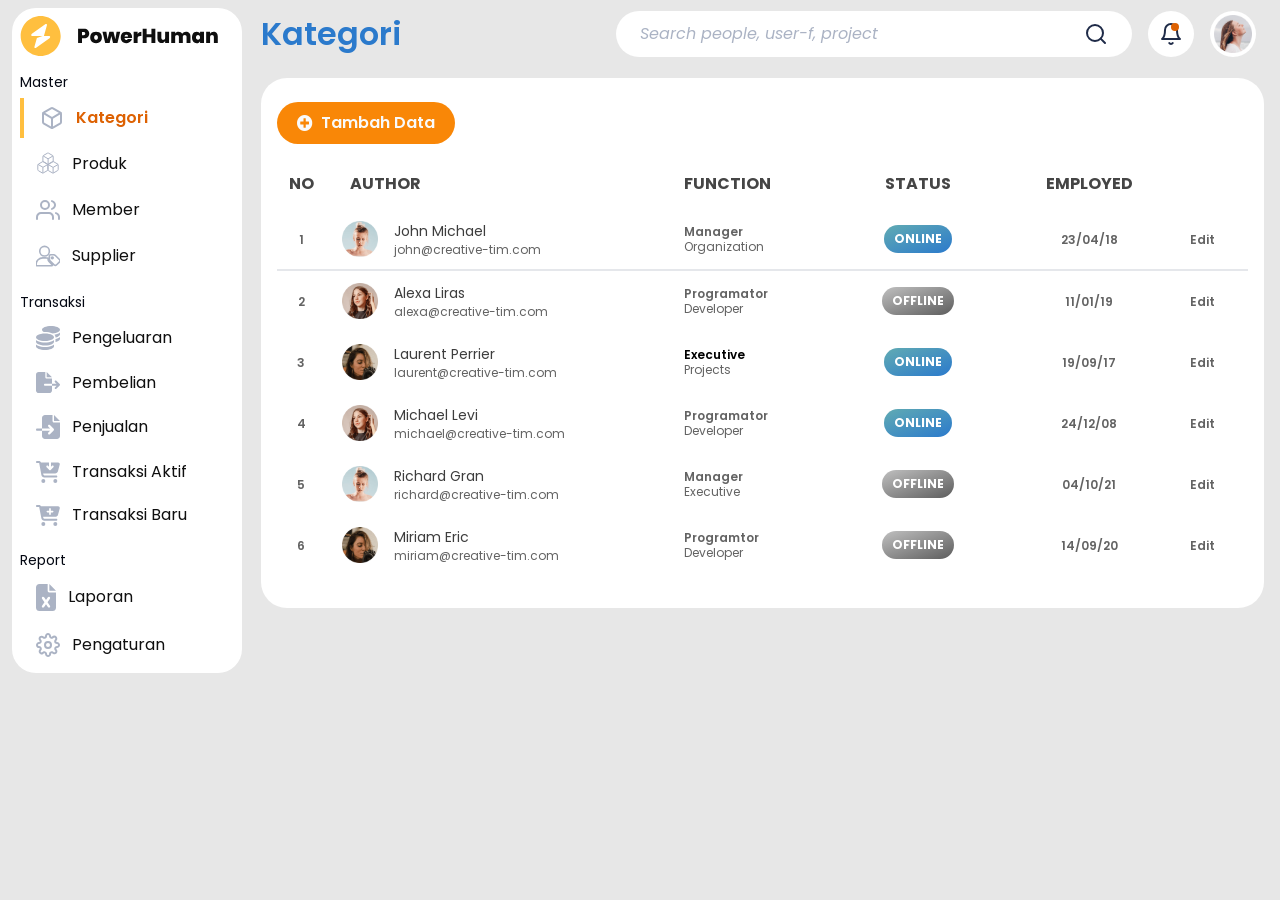
==== commit c44aec5e: "update sidebar" ====
--- a/public/pages/kategori.html
+++ b/public/pages/kategori.html
@@ -22,10 +22,10 @@
   <body>
     <!-- Sidebar -->
     <aside
-      class="fixed z-[999] hidden h-full w-full overflow-y-auto bg-cod-gray-900 text-gray-50 lg:block lg:max-w-[250px]"
+      class="fixed left-3 z-[999] my-2 hidden min-h-fit w-full overflow-y-auto rounded-3xl bg-white text-cod-gray-950 lg:block lg:max-w-[230px]"
       id="sidebarHRIS"
     >
-      <div class="flex flex-col gap-y-[30px] px-2 py-[30px]">
+      <div class="flex flex-col flex-wrap gap-y-4 px-2 pb-2 pt-5">
         <div class="-mt-3 flex items-center justify-between">
           <a href="index.html" class="flex justify-center">
             <img src="../assets/svgs/logo-type.svg" alt="" />
@@ -47,9 +47,9 @@
             </svg>
           </a>
         </div>
-        <div class="flex flex-col gap-2">
-          <div class="text-sm text-gray-100">Master</div>
-          <a href="index.html" class="nav-link active" title="Kategori">
+        <div class="flex flex-col gap-1.5">
+          <div class="text-sm text-gray-950">Master</div>
+          <a href="kategori.html" class="nav-link active" title="Kategori">
             <img src="../assets/svgs/ic-box.svg" alt="" />
             <span>Kategori</span>
           </a>
@@ -66,8 +66,8 @@
             <span>Supplier</span>
           </a>
         </div>
-        <div class="flex flex-col gap-2">
-          <div class="text-sm text-gray-100">Transaksi</div>
+        <div class="flex flex-col gap-1.5">
+          <div class="text-sm text-gray-950">Transaksi</div>
           <a href="pengeluaran.html" class="nav-link" title="Pengeluaran">
             <img src="../assets/svgs/coins.svg" alt="" class="h-full w-6" />
             <span>Pengeluaran</span>
@@ -105,8 +105,8 @@
             <span>Transaksi Baru</span>
           </a>
         </div>
-        <div class="flex flex-col gap-2">
-          <div class="text-sm text-gray-100">Report</div>
+        <div class="flex flex-col gap-1.5">
+          <div class="text-sm text-gray-950">Report</div>
           <a href="#" class="nav-link" title="Laporan">
             <img
               src="../assets/svgs/file-excel.svg"
@@ -115,17 +115,17 @@
             />
             <span>Laporan</span>
           </a>
+          <a href="#" class="nav-link" title="Pengaturan">
+            <img src="../assets/svgs/ic-settings.svg" alt="" />
+            <span>Pengaturan</span>
+          </a>
         </div>
-      </div>
-      <div class="bottom-0 -mt-3 flex flex-col px-2">
-        <a href="#" class="nav-link" title="Pengaturan">
-          <img src="../assets/svgs/ic-settings.svg" alt="" />
-          <span>Pengaturan</span>
-        </a>
       </div>
     </aside>
     <!-- Main Content -->
-    <main class="px-3 py-[10px] lg:ml-[10px] lg:px-4 xl:ml-[255px]">
+    <main
+      class="rounded-full px-3 py-[10px] lg:ml-[10px] lg:px-4 xl:ml-[245px]"
+    >
       <!-- Navbar Section -->
       <nav
         class="flex flex-col flex-wrap justify-between gap-3 md:flex-row md:items-center lg:gap-4"
@@ -148,49 +148,8 @@
             </svg>
           </a>
           <!-- title is here -->
-          <div class="">
-            <p class="text-2xl font-semibold text-cod-gray-900">Kategori</p>
-            <div class="flex items-center gap-4 lg:block">
-              <ul class="inline-flex items-center space-x-1">
-                <li>
-                  <div class="flex items-center text-fountain-blue-500">
-                    <svg
-                      class="me-1 h-[10px] w-[10px]"
-                      aria-hidden="true"
-                      xmlns="http://www.w3.org/2000/svg"
-                      fill="currentColor"
-                      viewBox="0 0 20 20"
-                    >
-                      <path
-                        d="m19.707 9.293-2-2-7-7a1 1 0 0 0-1.414 0l-7 7-2 2a1 1 0 0 0 1.414 1.414L2 10.414V18a2 2 0 0 0 2 2h3a1 1 0 0 0 1-1v-4a1 1 0 0 1 1-1h2a1 1 0 0 1 1 1v4a1 1 0 0 0 1 1h3a2 2 0 0 0 2-2v-7.586l.293.293a1 1 0 0 0 1.414-1.414Z"
-                      />
-                    </svg>
-                  </div>
-                </li>
-                <li aria-current="page">
-                  <div class="flex items-center">
-                    <svg
-                      class="mx-1 h-[10px] w-[10px] text-cod-gray-600 rtl:rotate-180"
-                      aria-hidden="true"
-                      xmlns="http://www.w3.org/2000/svg"
-                      fill="none"
-                      viewBox="0 0 6 10"
-                    >
-                      <path
-                        stroke="currentColor"
-                        stroke-linecap="round"
-                        stroke-linejoin="round"
-                        stroke-width="2"
-                        d="m1 9 4-4-4-4"
-                      />
-                    </svg>
-                    <span class="ms-1 text-xs font-medium text-cod-gray-900"
-                      >Kategori</span
-                    >
-                  </div>
-                </li>
-              </ul>
-            </div>
+          <div class="text-[32px] font-semibold text-congress-blue-500">
+            Kategori
           </div>
         </div>
         <div class="flex items-center gap-4">
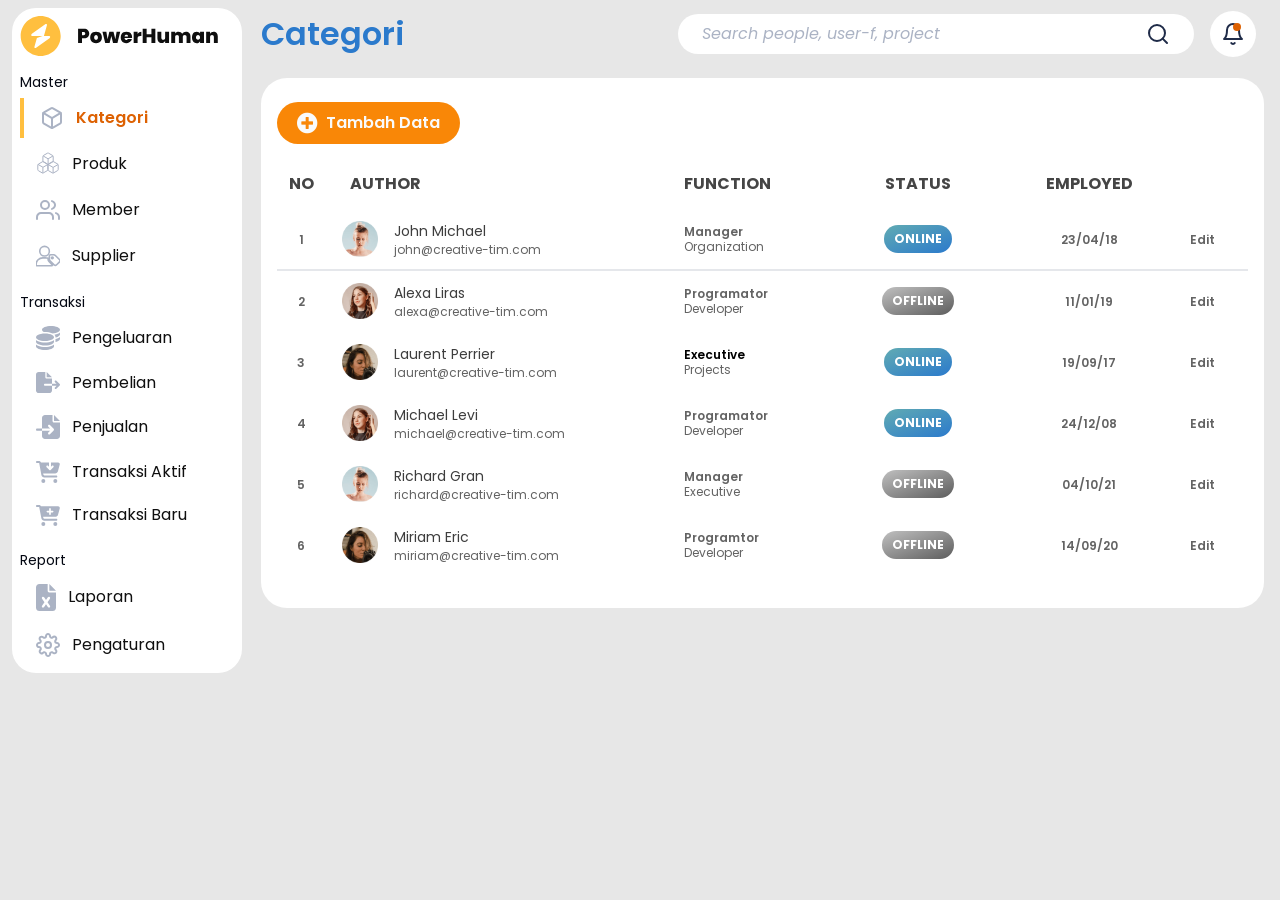
==== commit 3369329a: "update new page" ====
--- a/public/pages/kategori.html
+++ b/public/pages/kategori.html
@@ -128,7 +128,7 @@
     >
       <!-- Navbar Section -->
       <nav
-        class="flex flex-col flex-wrap justify-between gap-3 md:flex-row md:items-center lg:gap-4"
+        class="flex flex-wrap justify-between gap-3 md:flex-row md:items-center lg:gap-4"
       >
         <div class="flex items-center justify-between gap-4">
           <a href="#" id="toggleOpenSidebar" class="lg:hidden">
@@ -149,7 +149,7 @@
           </a>
           <!-- title is here -->
           <div class="text-[32px] font-semibold text-congress-blue-500">
-            Kategori
+            Categori
           </div>
         </div>
         <div class="flex items-center gap-4">
@@ -162,24 +162,23 @@
               placeholder="Search people, user-f, project"
             />
           </form>
-          <a
+          <!-- <a
             href="#"
             class="notification-dot relative h-[46px] w-[46px] flex-none rounded-full bg-white p-[11px]"
           >
             <img src="../assets/svgs/ic-bell.svg" alt="" />
-          </a>
+          </a> -->
           <ul>
             <li class="relative flex items-center pr-2">
               <p class="transform-dropdown-show hidden"></p>
               <a
                 href="javascript:;"
-                class="relative block h-[46px] w-[46px] flex-none rounded-full bg-white p-1 text-sm text-gray-950 transition-all"
+                class="notification-dot relative h-[46px] w-[46px] flex-none rounded-full bg-white p-[11px]"
                 dropdown-trigger
                 aria-expanded="false"
               >
-                <img src="../assets/images/user-f-1.png" alt="" />
+                <img src="../assets/svgs/ic-bell.svg" alt="" />
               </a>
-
               <ul
                 dropdown-menu
                 class="before:leading-default before:duration-350 before:ease lg:shadow-3xl duration-250 before:text-5.5 pointer-events-none absolute right-0 top-11 z-50 hidden min-w-44 origin-top list-none rounded-lg border-0 border-solid border-transparent bg-white bg-clip-padding px-2 py-4 text-left text-sm text-slate-500 opacity-0 transition-all before:absolute before:left-auto before:right-0 before:top-0 before:z-50 before:inline-block before:antialiased before:transition-all sm:-mr-6 before:sm:right-8 lg:absolute lg:left-auto lg:right-4 lg:mt-2 lg:block lg:cursor-pointer"
@@ -224,7 +223,7 @@
                       <div class="my-auto">
                         <img
                           src="../assets/images/small-logos/logo-spotify.svg"
-                          class="mr-4 inline-flex h-9 w-9 max-w-none items-center justify-center rounded-xl bg-gradient-to-tl from-zinc-800 to-zinc-700 text-sm text-white dark:bg-gradient-to-tl"
+                          class="mr-4 inline-flex h-9 w-9 max-w-none items-center justify-center rounded-xl bg-gradient-to-tl from-zinc-800 to-zinc-700 text-sm text-white"
                         />
                       </div>
                       <div class="flex flex-col justify-center">
@@ -321,7 +320,7 @@
             <button
               class="btn flex items-center gap-x-2 bg-saffron-mango-500 text-gray-50"
             >
-              <i class="fa fa-plus-circle"></i>
+              <i class="fa fa-plus-circle fa-lg"></i>
               Tambah Data
             </button>
           </div>
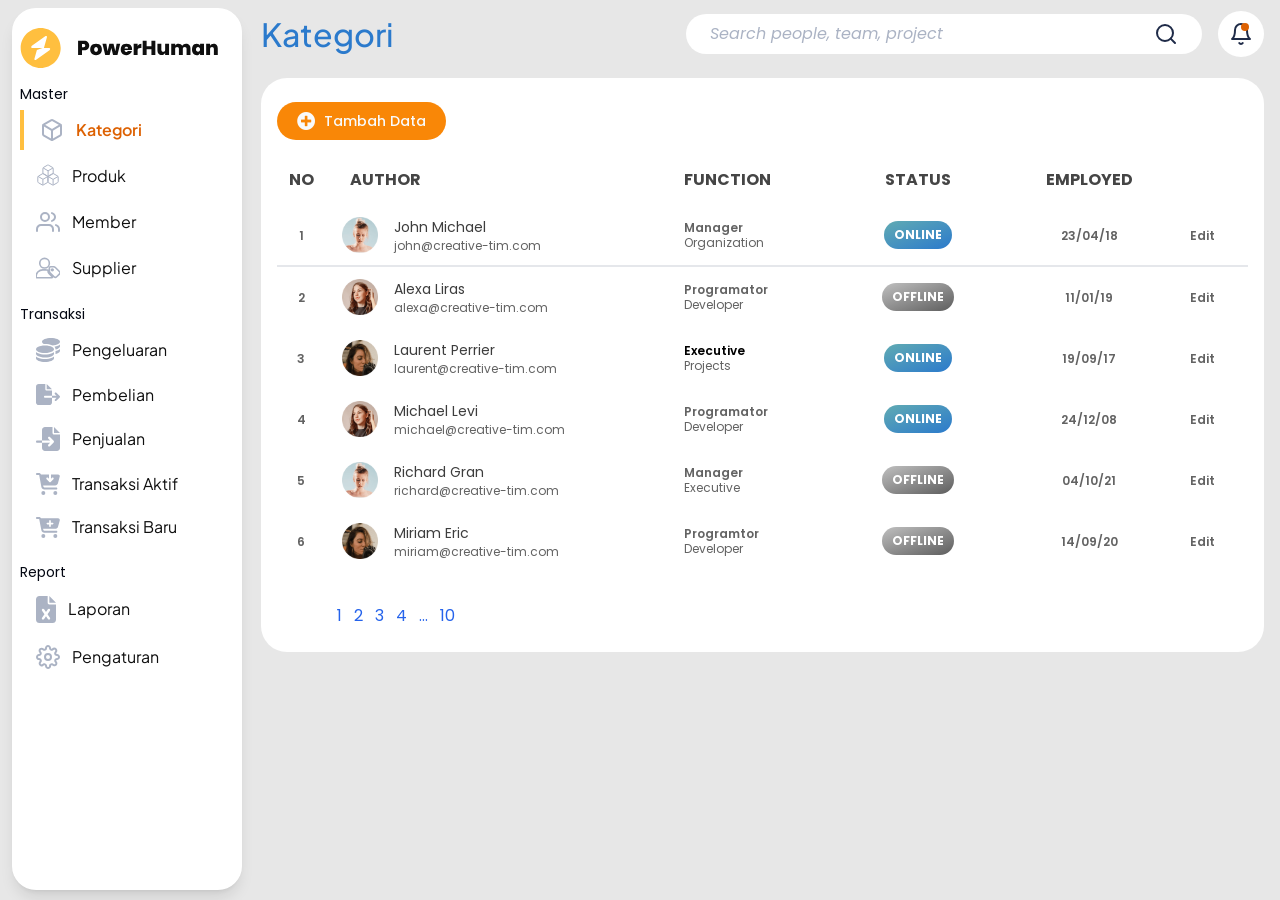
==== commit c67f1710: "update responsive" ====
--- a/public/pages/kategori.html
+++ b/public/pages/kategori.html
@@ -22,17 +22,17 @@
   <body>
     <!-- Sidebar -->
     <aside
-      class="fixed left-3 z-[999] my-2 hidden min-h-fit w-full overflow-y-auto rounded-3xl bg-white text-cod-gray-950 lg:block lg:max-w-[230px]"
+      class="fixed left-3 z-[999] my-2 hidden h-full w-full overflow-y-auto rounded-3xl bg-white text-cod-gray-950 shadow-lg lg:block lg:max-w-[230px] xl:max-h-[98vh] max-sm:max-w-[95%]"
       id="sidebarHRIS"
     >
       <div class="flex flex-col flex-wrap gap-y-4 px-2 pb-2 pt-5">
-        <div class="-mt-3 flex items-center justify-between">
-          <a href="index.html" class="flex justify-center">
+        <div class="flex items-center justify-between">
+          <a href="#" class="flex justify-center">
             <img src="../assets/svgs/logo-type.svg" alt="" />
           </a>
-          <a href="#" id="toggleCloseSidebar" class="lg:hidden">
+          <a href="#" id="toggleCloseSidebar" class="pr-3 lg:hidden">
             <svg
-              class="h-6 w-6 text-white"
+              class="h-6 w-6 text-dark"
               fill="none"
               stroke="currentColor"
               viewBox="0 0 24 24"
@@ -128,7 +128,7 @@
     >
       <!-- Navbar Section -->
       <nav
-        class="flex flex-wrap justify-between gap-3 md:flex-row md:items-center lg:gap-4"
+        class="flex flex-col flex-wrap justify-between gap-6 md:flex-row md:items-center"
       >
         <div class="flex items-center justify-between gap-4">
           <a href="#" id="toggleOpenSidebar" class="lg:hidden">
@@ -148,8 +148,10 @@
             </svg>
           </a>
           <!-- title is here -->
-          <div class="text-[32px] font-semibold text-congress-blue-500">
-            Categori
+          <div
+            class="font-plusjakarta text-[32px] font-medium capitalize text-congress-blue-500"
+          >
+            kategori
           </div>
         </div>
         <div class="flex items-center gap-4">
@@ -158,159 +160,16 @@
               type="text"
               name=""
               id=""
-              class="input-field form-icon-search w-full !border-none italic !outline-none ring-congress-blue-200 transition-all duration-300 focus:ring-2"
-              placeholder="Search people, user-f, project"
+              class="input-field form-icon-search w-full !border-none italic !outline-none ring-indigo-200 transition-all duration-300 focus:ring-2"
+              placeholder="Search people, team, project"
             />
           </form>
-          <!-- <a
+          <a
             href="#"
             class="notification-dot relative h-[46px] w-[46px] flex-none rounded-full bg-white p-[11px]"
           >
             <img src="../assets/svgs/ic-bell.svg" alt="" />
-          </a> -->
-          <ul>
-            <li class="relative flex items-center pr-2">
-              <p class="transform-dropdown-show hidden"></p>
-              <a
-                href="javascript:;"
-                class="notification-dot relative h-[46px] w-[46px] flex-none rounded-full bg-white p-[11px]"
-                dropdown-trigger
-                aria-expanded="false"
-              >
-                <img src="../assets/svgs/ic-bell.svg" alt="" />
-              </a>
-              <ul
-                dropdown-menu
-                class="before:leading-default before:duration-350 before:ease lg:shadow-3xl duration-250 before:text-5.5 pointer-events-none absolute right-0 top-11 z-50 hidden min-w-44 origin-top list-none rounded-lg border-0 border-solid border-transparent bg-white bg-clip-padding px-2 py-4 text-left text-sm text-slate-500 opacity-0 transition-all before:absolute before:left-auto before:right-0 before:top-0 before:z-50 before:inline-block before:antialiased before:transition-all sm:-mr-6 before:sm:right-8 lg:absolute lg:left-auto lg:right-4 lg:mt-2 lg:block lg:cursor-pointer"
-              >
-                <!-- add show class on dropdown open js -->
-                <li class="relative mb-2">
-                  <a
-                    class="ease py-1.2 clear-both block w-full whitespace-nowrap rounded-lg px-4 duration-300 hover:bg-gray-200 hover:text-slate-700 lg:transition-colors"
-                    href="javascript:;"
-                  >
-                    <div class="flex py-1">
-                      <div class="my-auto">
-                        <img
-                          src="../assets/images/user-f-2.png"
-                          class="mr-4 inline-flex h-9 w-9 max-w-none items-center justify-center rounded-xl text-sm text-white"
-                        />
-                      </div>
-                      <div class="flex flex-col justify-center">
-                        <h6
-                          class="-white mb-1 text-sm font-normal leading-normal"
-                        >
-                          <span class="font-semibold">New message</span> from
-                          Laur
-                        </h6>
-                        <p
-                          class="-white/80 mb-0 text-xs leading-tight text-slate-400"
-                        >
-                          <i class="fa fa-clock mr-1"></i>
-                          13 minutes ago
-                        </p>
-                      </div>
-                    </div>
-                  </a>
-                </li>
-
-                <li class="relative mb-2">
-                  <a
-                    class="ease py-1.2 clear-both block w-full whitespace-nowrap rounded-lg px-4 transition-colors duration-300 hover:bg-gray-200 hover:text-slate-700"
-                    href="javascript:;"
-                  >
-                    <div class="flex py-1">
-                      <div class="my-auto">
-                        <img
-                          src="../assets/images/small-logos/logo-spotify.svg"
-                          class="mr-4 inline-flex h-9 w-9 max-w-none items-center justify-center rounded-xl bg-gradient-to-tl from-zinc-800 to-zinc-700 text-sm text-white"
-                        />
-                      </div>
-                      <div class="flex flex-col justify-center">
-                        <h6
-                          class="-white mb-1 text-sm font-normal leading-normal"
-                        >
-                          <span class="font-semibold">New album</span> by Travis
-                          Scott
-                        </h6>
-                        <p
-                          class="-white/80 mb-0 text-xs leading-tight text-slate-400"
-                        >
-                          <i class="fa fa-clock mr-1"></i>
-                          1 day
-                        </p>
-                      </div>
-                    </div>
-                  </a>
-                </li>
-
-                <li class="relative">
-                  <a
-                    class="ease py-1.2 clear-both block w-full whitespace-nowrap rounded-lg px-4 transition-colors duration-300 hover:bg-gray-200 hover:text-slate-700"
-                    href="javascript:;"
-                  >
-                    <div class="flex py-1">
-                      <div
-                        class="ease-nav-brand my-auto mr-4 inline-flex h-9 w-9 items-center justify-center rounded-xl bg-gradient-to-tl from-slate-600 to-slate-300 text-sm text-white transition-all duration-200"
-                      >
-                        <svg
-                          width="12px"
-                          height="12px"
-                          viewBox="0 0 43 36"
-                          version="1.1"
-                          xmlns="http://www.w3.org/2000/svg"
-                          xmlns:xlink="http://www.w3.org/1999/xlink"
-                        >
-                          <title>credit-card</title>
-                          <g
-                            stroke="none"
-                            stroke-width="1"
-                            fill="none"
-                            fill-rule="evenodd"
-                          >
-                            <g
-                              transform="translate(-2169.000000, -745.000000)"
-                              fill="#FFFFFF"
-                              fill-rule="nonzero"
-                            >
-                              <g transform="translate(1716.000000, 291.000000)">
-                                <g
-                                  transform="translate(453.000000, 454.000000)"
-                                >
-                                  <path
-                                    class="color-background"
-                                    d="M43,10.7482083 L43,3.58333333 C43,1.60354167 41.3964583,0 39.4166667,0 L3.58333333,0 C1.60354167,0 0,1.60354167 0,3.58333333 L0,10.7482083 L43,10.7482083 Z"
-                                    opacity="0.593633743"
-                                  ></path>
-                                  <path
-                                    class="color-background"
-                                    d="M0,16.125 L0,32.25 C0,34.2297917 1.60354167,35.8333333 3.58333333,35.8333333 L39.4166667,35.8333333 C41.3964583,35.8333333 43,34.2297917 43,32.25 L43,16.125 L0,16.125 Z M19.7083333,26.875 L7.16666667,26.875 L7.16666667,23.2916667 L19.7083333,23.2916667 L19.7083333,26.875 Z M35.8333333,26.875 L28.6666667,26.875 L28.6666667,23.2916667 L35.8333333,23.2916667 L35.8333333,26.875 Z"
-                                  ></path>
-                                </g>
-                              </g>
-                            </g>
-                          </g>
-                        </svg>
-                      </div>
-                      <div class="flex flex-col justify-center">
-                        <h6
-                          class="-white mb-1 text-sm font-normal leading-normal"
-                        >
-                          Payment successfully completed
-                        </h6>
-                        <p
-                          class="-white/80 mb-0 text-xs leading-tight text-slate-400"
-                        >
-                          <i class="fa fa-clock mr-1"></i>
-                          2 days
-                        </p>
-                      </div>
-                    </div>
-                  </a>
-                </li>
-              </ul>
-            </li>
-          </ul>
+          </a>
         </div>
       </nav>
 
@@ -816,6 +675,24 @@
               </table>
             </div>
           </div>
+          <div
+            class="mt-2 flex items-end justify-start gap-x-3 text-blue-600 lg:ml-5"
+          >
+            <a href="">
+              <i class="far fa-chevron-double-left"></i>
+            </a>
+            <a href="">
+              <i class="far fa-chevron-left"></i>
+            </a>
+            <a href="">1</a>
+            <a href="">2</a>
+            <a href="">3</a>
+            <a href="">4</a>
+            ...
+            <a href="">10</a>
+            <a href=""><i class="far fa-chevron-right"></i></a>
+            <a href=""> <i class="far fa-chevron-double-right"></i></a>
+          </div>
         </div>
       </section>
     </main>
--- a/public/css/main.css
+++ b/public/css/main.css
@@ -0,0 +1,1969 @@
+@import url("https://fonts.googleapis.com/css2?family=Poppins:wght@300;400;500;600;700&display=swap");
+
+@import url("https://fonts.googleapis.com/css2?family=Plus+Jakarta+Sans:ital,wght@0,200..800;1,200..800&display=swap");
+
+/*
+! tailwindcss v3.4.1 | MIT License | https://tailwindcss.com
+*/
+
+/*
+1. Prevent padding and border from affecting element width. (https://github.com/mozdevs/cssremedy/issues/4)
+2. Allow adding a border to an element by just adding a border-width. (https://github.com/tailwindcss/tailwindcss/pull/116)
+*/
+
+*,
+::before,
+::after {
+  box-sizing: border-box;
+  /* 1 */
+  border-width: 0;
+  /* 2 */
+  border-style: solid;
+  /* 2 */
+  border-color: #e5e7eb;
+  /* 2 */
+}
+
+::before,
+::after {
+  --tw-content: '';
+}
+
+/*
+1. Use a consistent sensible line-height in all browsers.
+2. Prevent adjustments of font size after orientation changes in iOS.
+3. Use a more readable tab size.
+4. Use the user's configured `sans` font-family by default.
+5. Use the user's configured `sans` font-feature-settings by default.
+6. Use the user's configured `sans` font-variation-settings by default.
+7. Disable tap highlights on iOS
+*/
+
+html,
+:host {
+  line-height: 1.5;
+  /* 1 */
+  -webkit-text-size-adjust: 100%;
+  /* 2 */
+  -moz-tab-size: 4;
+  /* 3 */
+  -o-tab-size: 4;
+     tab-size: 4;
+  /* 3 */
+  font-family: ui-sans-serif, system-ui, sans-serif, "Apple Color Emoji", "Segoe UI Emoji", "Segoe UI Symbol", "Noto Color Emoji";
+  /* 4 */
+  font-feature-settings: normal;
+  /* 5 */
+  font-variation-settings: normal;
+  /* 6 */
+  -webkit-tap-highlight-color: transparent;
+  /* 7 */
+}
+
+/*
+1. Remove the margin in all browsers.
+2. Inherit line-height from `html` so users can set them as a class directly on the `html` element.
+*/
+
+body {
+  margin: 0;
+  /* 1 */
+  line-height: inherit;
+  /* 2 */
+}
+
+/*
+1. Add the correct height in Firefox.
+2. Correct the inheritance of border color in Firefox. (https://bugzilla.mozilla.org/show_bug.cgi?id=190655)
+3. Ensure horizontal rules are visible by default.
+*/
+
+hr {
+  height: 0;
+  /* 1 */
+  color: inherit;
+  /* 2 */
+  border-top-width: 1px;
+  /* 3 */
+}
+
+/*
+Add the correct text decoration in Chrome, Edge, and Safari.
+*/
+
+abbr:where([title]) {
+  -webkit-text-decoration: underline dotted;
+          text-decoration: underline dotted;
+}
+
+/*
+Remove the default font size and weight for headings.
+*/
+
+h1,
+h2,
+h3,
+h4,
+h5,
+h6 {
+  font-size: inherit;
+  font-weight: inherit;
+}
+
+/*
+Reset links to optimize for opt-in styling instead of opt-out.
+*/
+
+a {
+  color: inherit;
+  text-decoration: inherit;
+}
+
+/*
+Add the correct font weight in Edge and Safari.
+*/
+
+b,
+strong {
+  font-weight: bolder;
+}
+
+/*
+1. Use the user's configured `mono` font-family by default.
+2. Use the user's configured `mono` font-feature-settings by default.
+3. Use the user's configured `mono` font-variation-settings by default.
+4. Correct the odd `em` font sizing in all browsers.
+*/
+
+code,
+kbd,
+samp,
+pre {
+  font-family: ui-monospace, SFMono-Regular, Menlo, Monaco, Consolas, "Liberation Mono", "Courier New", monospace;
+  /* 1 */
+  font-feature-settings: normal;
+  /* 2 */
+  font-variation-settings: normal;
+  /* 3 */
+  font-size: 1em;
+  /* 4 */
+}
+
+/*
+Add the correct font size in all browsers.
+*/
+
+small {
+  font-size: 80%;
+}
+
+/*
+Prevent `sub` and `sup` elements from affecting the line height in all browsers.
+*/
+
+sub,
+sup {
+  font-size: 75%;
+  line-height: 0;
+  position: relative;
+  vertical-align: baseline;
+}
+
+sub {
+  bottom: -0.25em;
+}
+
+sup {
+  top: -0.5em;
+}
+
+/*
+1. Remove text indentation from table contents in Chrome and Safari. (https://bugs.chromium.org/p/chromium/issues/detail?id=999088, https://bugs.webkit.org/show_bug.cgi?id=201297)
+2. Correct table border color inheritance in all Chrome and Safari. (https://bugs.chromium.org/p/chromium/issues/detail?id=935729, https://bugs.webkit.org/show_bug.cgi?id=195016)
+3. Remove gaps between table borders by default.
+*/
+
+table {
+  text-indent: 0;
+  /* 1 */
+  border-color: inherit;
+  /* 2 */
+  border-collapse: collapse;
+  /* 3 */
+}
+
+/*
+1. Change the font styles in all browsers.
+2. Remove the margin in Firefox and Safari.
+3. Remove default padding in all browsers.
+*/
+
+button,
+input,
+optgroup,
+select,
+textarea {
+  font-family: inherit;
+  /* 1 */
+  font-feature-settings: inherit;
+  /* 1 */
+  font-variation-settings: inherit;
+  /* 1 */
+  font-size: 100%;
+  /* 1 */
+  font-weight: inherit;
+  /* 1 */
+  line-height: inherit;
+  /* 1 */
+  color: inherit;
+  /* 1 */
+  margin: 0;
+  /* 2 */
+  padding: 0;
+  /* 3 */
+}
+
+/*
+Remove the inheritance of text transform in Edge and Firefox.
+*/
+
+button,
+select {
+  text-transform: none;
+}
+
+/*
+1. Correct the inability to style clickable types in iOS and Safari.
+2. Remove default button styles.
+*/
+
+button,
+[type='button'],
+[type='reset'],
+[type='submit'] {
+  -webkit-appearance: button;
+  /* 1 */
+  background-color: transparent;
+  /* 2 */
+  background-image: none;
+  /* 2 */
+}
+
+/*
+Use the modern Firefox focus style for all focusable elements.
+*/
+
+:-moz-focusring {
+  outline: auto;
+}
+
+/*
+Remove the additional `:invalid` styles in Firefox. (https://github.com/mozilla/gecko-dev/blob/2f9eacd9d3d995c937b4251a5557d95d494c9be1/layout/style/res/forms.css#L728-L737)
+*/
+
+:-moz-ui-invalid {
+  box-shadow: none;
+}
+
+/*
+Add the correct vertical alignment in Chrome and Firefox.
+*/
+
+progress {
+  vertical-align: baseline;
+}
+
+/*
+Correct the cursor style of increment and decrement buttons in Safari.
+*/
+
+::-webkit-inner-spin-button,
+::-webkit-outer-spin-button {
+  height: auto;
+}
+
+/*
+1. Correct the odd appearance in Chrome and Safari.
+2. Correct the outline style in Safari.
+*/
+
+[type='search'] {
+  -webkit-appearance: textfield;
+  /* 1 */
+  outline-offset: -2px;
+  /* 2 */
+}
+
+/*
+Remove the inner padding in Chrome and Safari on macOS.
+*/
+
+::-webkit-search-decoration {
+  -webkit-appearance: none;
+}
+
+/*
+1. Correct the inability to style clickable types in iOS and Safari.
+2. Change font properties to `inherit` in Safari.
+*/
+
+::-webkit-file-upload-button {
+  -webkit-appearance: button;
+  /* 1 */
+  font: inherit;
+  /* 2 */
+}
+
+/*
+Add the correct display in Chrome and Safari.
+*/
+
+summary {
+  display: list-item;
+}
+
+/*
+Removes the default spacing and border for appropriate elements.
+*/
+
+blockquote,
+dl,
+dd,
+h1,
+h2,
+h3,
+h4,
+h5,
+h6,
+hr,
+figure,
+p,
+pre {
+  margin: 0;
+}
+
+fieldset {
+  margin: 0;
+  padding: 0;
+}
+
+legend {
+  padding: 0;
+}
+
+ol,
+ul,
+menu {
+  list-style: none;
+  margin: 0;
+  padding: 0;
+}
+
+/*
+Reset default styling for dialogs.
+*/
+
+dialog {
+  padding: 0;
+}
+
+/*
+Prevent resizing textareas horizontally by default.
+*/
+
+textarea {
+  resize: vertical;
+}
+
+/*
+1. Reset the default placeholder opacity in Firefox. (https://github.com/tailwindlabs/tailwindcss/issues/3300)
+2. Set the default placeholder color to the user's configured gray 400 color.
+*/
+
+input::-moz-placeholder, textarea::-moz-placeholder {
+  opacity: 1;
+  /* 1 */
+  color: #9ca3af;
+  /* 2 */
+}
+
+input::placeholder,
+textarea::placeholder {
+  opacity: 1;
+  /* 1 */
+  color: #9ca3af;
+  /* 2 */
+}
+
+/*
+Set the default cursor for buttons.
+*/
+
+button,
+[role="button"] {
+  cursor: pointer;
+}
+
+/*
+Make sure disabled buttons don't get the pointer cursor.
+*/
+
+:disabled {
+  cursor: default;
+}
+
+/*
+1. Make replaced elements `display: block` by default. (https://github.com/mozdevs/cssremedy/issues/14)
+2. Add `vertical-align: middle` to align replaced elements more sensibly by default. (https://github.com/jensimmons/cssremedy/issues/14#issuecomment-634934210)
+   This can trigger a poorly considered lint error in some tools but is included by design.
+*/
+
+img,
+svg,
+video,
+canvas,
+audio,
+iframe,
+embed,
+object {
+  display: block;
+  /* 1 */
+  vertical-align: middle;
+  /* 2 */
+}
+
+/*
+Constrain images and videos to the parent width and preserve their intrinsic aspect ratio. (https://github.com/mozdevs/cssremedy/issues/14)
+*/
+
+img,
+video {
+  max-width: 100%;
+  height: auto;
+}
+
+/* Make elements with the HTML hidden attribute stay hidden by default */
+
+[hidden] {
+  display: none;
+}
+
+.flex::before,
+  .flex::after {
+  display: none !important;
+}
+
+body{
+  --tw-bg-opacity: 1;
+  background-color: rgb(231 231 231 / var(--tw-bg-opacity));
+  font-family: Poppins, sans-serif;
+}
+
+aside::-webkit-scrollbar {
+  display: none;
+}
+
+@media only screen and (max-width: 600px) {
+  /* aside {
+      @apply max-w-[270px];
+    } */
+}
+
+*, ::before, ::after{
+  --tw-border-spacing-x: 0;
+  --tw-border-spacing-y: 0;
+  --tw-translate-x: 0;
+  --tw-translate-y: 0;
+  --tw-rotate: 0;
+  --tw-skew-x: 0;
+  --tw-skew-y: 0;
+  --tw-scale-x: 1;
+  --tw-scale-y: 1;
+  --tw-pan-x:  ;
+  --tw-pan-y:  ;
+  --tw-pinch-zoom:  ;
+  --tw-scroll-snap-strictness: proximity;
+  --tw-gradient-from-position:  ;
+  --tw-gradient-via-position:  ;
+  --tw-gradient-to-position:  ;
+  --tw-ordinal:  ;
+  --tw-slashed-zero:  ;
+  --tw-numeric-figure:  ;
+  --tw-numeric-spacing:  ;
+  --tw-numeric-fraction:  ;
+  --tw-ring-inset:  ;
+  --tw-ring-offset-width: 0px;
+  --tw-ring-offset-color: #fff;
+  --tw-ring-color: rgb(59 130 246 / 0.5);
+  --tw-ring-offset-shadow: 0 0 #0000;
+  --tw-ring-shadow: 0 0 #0000;
+  --tw-shadow: 0 0 #0000;
+  --tw-shadow-colored: 0 0 #0000;
+  --tw-blur:  ;
+  --tw-brightness:  ;
+  --tw-contrast:  ;
+  --tw-grayscale:  ;
+  --tw-hue-rotate:  ;
+  --tw-invert:  ;
+  --tw-saturate:  ;
+  --tw-sepia:  ;
+  --tw-drop-shadow:  ;
+  --tw-backdrop-blur:  ;
+  --tw-backdrop-brightness:  ;
+  --tw-backdrop-contrast:  ;
+  --tw-backdrop-grayscale:  ;
+  --tw-backdrop-hue-rotate:  ;
+  --tw-backdrop-invert:  ;
+  --tw-backdrop-opacity:  ;
+  --tw-backdrop-saturate:  ;
+  --tw-backdrop-sepia:  ;
+}
+
+::backdrop{
+  --tw-border-spacing-x: 0;
+  --tw-border-spacing-y: 0;
+  --tw-translate-x: 0;
+  --tw-translate-y: 0;
+  --tw-rotate: 0;
+  --tw-skew-x: 0;
+  --tw-skew-y: 0;
+  --tw-scale-x: 1;
+  --tw-scale-y: 1;
+  --tw-pan-x:  ;
+  --tw-pan-y:  ;
+  --tw-pinch-zoom:  ;
+  --tw-scroll-snap-strictness: proximity;
+  --tw-gradient-from-position:  ;
+  --tw-gradient-via-position:  ;
+  --tw-gradient-to-position:  ;
+  --tw-ordinal:  ;
+  --tw-slashed-zero:  ;
+  --tw-numeric-figure:  ;
+  --tw-numeric-spacing:  ;
+  --tw-numeric-fraction:  ;
+  --tw-ring-inset:  ;
+  --tw-ring-offset-width: 0px;
+  --tw-ring-offset-color: #fff;
+  --tw-ring-color: rgb(59 130 246 / 0.5);
+  --tw-ring-offset-shadow: 0 0 #0000;
+  --tw-ring-shadow: 0 0 #0000;
+  --tw-shadow: 0 0 #0000;
+  --tw-shadow-colored: 0 0 #0000;
+  --tw-blur:  ;
+  --tw-brightness:  ;
+  --tw-contrast:  ;
+  --tw-grayscale:  ;
+  --tw-hue-rotate:  ;
+  --tw-invert:  ;
+  --tw-saturate:  ;
+  --tw-sepia:  ;
+  --tw-drop-shadow:  ;
+  --tw-backdrop-blur:  ;
+  --tw-backdrop-brightness:  ;
+  --tw-backdrop-contrast:  ;
+  --tw-backdrop-grayscale:  ;
+  --tw-backdrop-hue-rotate:  ;
+  --tw-backdrop-invert:  ;
+  --tw-backdrop-opacity:  ;
+  --tw-backdrop-saturate:  ;
+  --tw-backdrop-sepia:  ;
+}
+
+.card::before,.card::after {
+  display: none;
+}
+
+.card{
+  position: relative;
+  display: flex;
+  flex-direction: column;
+  row-gap: 1rem;
+  border-radius: 26px;
+  --tw-bg-opacity: 1;
+  background-color: rgb(255 255 255 / var(--tw-bg-opacity));
+  padding: 1.5rem;
+  padding-left: 1rem;
+  padding-right: 1rem;
+}
+
+@media (min-width: 768px){
+  .card{
+    max-width: 500px;
+  }
+}
+
+.input-field{
+  border-radius: 100px;
+  padding-left: 1.5rem;
+  padding-right: 1.5rem;
+  padding-top: 0.5rem;
+  padding-bottom: 0.5rem;
+  --tw-text-opacity: 1;
+  color: rgb(18 31 62 / var(--tw-text-opacity));
+  outline-style: solid;
+  outline-width: 1.4px;
+  outline-color: #121F3E;
+}
+
+.input-field::-moz-placeholder{
+  --tw-text-opacity: 1;
+  color: rgb(171 179 196 / var(--tw-text-opacity));
+}
+
+.input-field::placeholder{
+  --tw-text-opacity: 1;
+  color: rgb(171 179 196 / var(--tw-text-opacity));
+}
+
+.input-field:focus{
+  outline-color: #4640DE;
+}
+
+.btn{
+  border-radius: 9999px;
+  padding-left: 1.25rem;
+  padding-right: 1.25rem;
+  padding-top: 9px;
+  padding-bottom: 9px;
+  text-align: center;
+  font-size: 0.875rem;
+  line-height: 1.25rem;
+  font-weight: 500;
+  text-transform: capitalize;
+}
+
+.btn-primary{
+  border-radius: 9999px;
+  --tw-bg-opacity: 1;
+  background-color: rgb(25 69 122 / var(--tw-bg-opacity));
+  padding-left: 1.5rem;
+  padding-right: 1.5rem;
+  padding-top: 0.5rem;
+  padding-bottom: 0.5rem;
+  text-align: center;
+  font-size: 1.125rem;
+  line-height: 1.75rem;
+  font-weight: 600;
+  --tw-text-opacity: 1;
+  color: rgb(255 255 255 / var(--tw-text-opacity));
+}
+
+.btn-primary:hover{
+  --tw-bg-opacity: 1;
+  background-color: rgb(43 122 204 / var(--tw-bg-opacity));
+  --tw-text-opacity: 1;
+  color: rgb(255 255 255 / var(--tw-text-opacity));
+}
+
+.card-project {
+  transition:
+      all 0.3s ease 0s,
+      opacity 0.5s cubic-bezier(0.5, 0, 0, 1) 1ms;
+  max-height: 445px;
+  overflow: hidden;
+  border-radius: 20px;
+  border-width: 1px;
+  --tw-border-opacity: 1;
+  border-color: rgb(176 176 176 / var(--tw-border-opacity));
+  --tw-bg-opacity: 1;
+  background-color: rgb(255 255 255 / var(--tw-bg-opacity));
+  padding: 0.75rem;
+}
+
+@media (min-width: 1024px){
+  .card-project{
+    max-height: 300px;
+  }
+}
+
+@media only screen and (min-width: 1024px) {
+  .card-project .button-cta {
+    opacity: 0;
+    transition: all 300ms ease;
+  }
+
+  .card-project:hover {
+    box-shadow: 0 4px 25px 0 rgba(0, 0, 0, 0.15);
+  }
+
+  .card-project:hover .button-cta {
+    opacity: 1;
+    transition: all 300ms ease;
+  }
+
+  .card-project:hover .init-price,
+    .card-project:hover .progress-info {
+    opacity: 0;
+    height: 0px;
+    margin: 0px;
+    padding: 0px;
+    transition: all 300ms ease;
+  }
+}
+
+.pointer-events-none{
+  pointer-events: none;
+}
+
+.fixed{
+  position: fixed;
+}
+
+.absolute{
+  position: absolute;
+}
+
+.relative{
+  position: relative;
+}
+
+.left-3{
+  left: 0.75rem;
+}
+
+.right-0{
+  right: 0px;
+}
+
+.top-11{
+  top: 2.75rem;
+}
+
+.top-\[5px\]{
+  top: 5px;
+}
+
+.top-\[6px\]{
+  top: 6px;
+}
+
+.z-20{
+  z-index: 20;
+}
+
+.z-50{
+  z-index: 50;
+}
+
+.z-\[999\]{
+  z-index: 999;
+}
+
+.clear-both{
+  clear: both;
+}
+
+.m-auto{
+  margin: auto;
+}
+
+.mx-0{
+  margin-left: 0px;
+  margin-right: 0px;
+}
+
+.my-2{
+  margin-top: 0.5rem;
+  margin-bottom: 0.5rem;
+}
+
+.my-auto{
+  margin-top: auto;
+  margin-bottom: auto;
+}
+
+.-mt-3{
+  margin-top: -0.75rem;
+}
+
+.mb-0{
+  margin-bottom: 0px;
+}
+
+.mb-1{
+  margin-bottom: 0.25rem;
+}
+
+.mb-2{
+  margin-bottom: 0.5rem;
+}
+
+.mb-\[30px\]{
+  margin-bottom: 30px;
+}
+
+.ml-1{
+  margin-left: 0.25rem;
+}
+
+.ml-4{
+  margin-left: 1rem;
+}
+
+.mr-1{
+  margin-right: 0.25rem;
+}
+
+.mr-4{
+  margin-right: 1rem;
+}
+
+.mt-0{
+  margin-top: 0px;
+}
+
+.mt-2{
+  margin-top: 0.5rem;
+}
+
+.mt-5{
+  margin-top: 1.25rem;
+}
+
+.mt-8{
+  margin-top: 2rem;
+}
+
+.mt-\[6px\]{
+  margin-top: 6px;
+}
+
+.block{
+  display: block;
+}
+
+.inline-block{
+  display: inline-block;
+}
+
+.flex{
+  display: flex;
+}
+
+.inline-flex{
+  display: inline-flex;
+}
+
+.table{
+  display: table;
+}
+
+.grid{
+  display: grid;
+}
+
+.hidden{
+  display: none;
+}
+
+.h-6{
+  height: 1.5rem;
+}
+
+.h-8{
+  height: 2rem;
+}
+
+.h-9{
+  height: 2.25rem;
+}
+
+.h-\[46px\]{
+  height: 46px;
+}
+
+.h-auto{
+  height: auto;
+}
+
+.h-full{
+  height: 100%;
+}
+
+.min-h-\[100px\]{
+  min-height: 100px;
+}
+
+.min-h-\[468px\]{
+  min-height: 468px;
+}
+
+.min-h-fit{
+  min-height: -moz-fit-content;
+  min-height: fit-content;
+}
+
+.min-h-full{
+  min-height: 100%;
+}
+
+.min-h-screen{
+  min-height: 100vh;
+}
+
+.w-5{
+  width: 1.25rem;
+}
+
+.w-6{
+  width: 1.5rem;
+}
+
+.w-8{
+  width: 2rem;
+}
+
+.w-9{
+  width: 2.25rem;
+}
+
+.w-\[46px\]{
+  width: 46px;
+}
+
+.w-\[5\%\]{
+  width: 5%;
+}
+
+.w-full{
+  width: 100%;
+}
+
+.min-w-0{
+  min-width: 0px;
+}
+
+.min-w-44{
+  min-width: 11rem;
+}
+
+.min-w-full{
+  min-width: 100%;
+}
+
+.max-w-full{
+  max-width: 100%;
+}
+
+.max-w-none{
+  max-width: none;
+}
+
+.flex-auto{
+  flex: 1 1 auto;
+}
+
+.flex-none{
+  flex: none;
+}
+
+.shrink{
+  flex-shrink: 1;
+}
+
+.table-auto{
+  table-layout: auto;
+}
+
+.border-collapse{
+  border-collapse: collapse;
+}
+
+.origin-top{
+  transform-origin: top;
+}
+
+.transform{
+  transform: translate(var(--tw-translate-x), var(--tw-translate-y)) rotate(var(--tw-rotate)) skewX(var(--tw-skew-x)) skewY(var(--tw-skew-y)) scaleX(var(--tw-scale-x)) scaleY(var(--tw-scale-y));
+}
+
+.cursor-pointer{
+  cursor: pointer;
+}
+
+.list-none{
+  list-style-type: none;
+}
+
+.flex-col{
+  flex-direction: column;
+}
+
+.flex-wrap{
+  flex-wrap: wrap;
+}
+
+.items-start{
+  align-items: flex-start;
+}
+
+.items-end{
+  align-items: flex-end;
+}
+
+.items-center{
+  align-items: center;
+}
+
+.justify-start{
+  justify-content: flex-start;
+}
+
+.justify-center{
+  justify-content: center;
+}
+
+.justify-between{
+  justify-content: space-between;
+}
+
+.gap-1{
+  gap: 0.25rem;
+}
+
+.gap-1\.5{
+  gap: 0.375rem;
+}
+
+.gap-3{
+  gap: 0.75rem;
+}
+
+.gap-4{
+  gap: 1rem;
+}
+
+.gap-5{
+  gap: 1.25rem;
+}
+
+.gap-6{
+  gap: 1.5rem;
+}
+
+.\!gap-y-10{
+  row-gap: 2.5rem !important;
+}
+
+.gap-x-2{
+  -moz-column-gap: 0.5rem;
+       column-gap: 0.5rem;
+}
+
+.gap-x-3{
+  -moz-column-gap: 0.75rem;
+       column-gap: 0.75rem;
+}
+
+.gap-x-4{
+  -moz-column-gap: 1rem;
+       column-gap: 1rem;
+}
+
+.gap-y-4{
+  row-gap: 1rem;
+}
+
+.overflow-x-auto{
+  overflow-x: auto;
+}
+
+.overflow-y-auto{
+  overflow-y: auto;
+}
+
+.whitespace-nowrap{
+  white-space: nowrap;
+}
+
+.break-words{
+  overflow-wrap: break-word;
+}
+
+.rounded-2xl{
+  border-radius: 1rem;
+}
+
+.rounded-3xl{
+  border-radius: 1.5rem;
+}
+
+.rounded-full{
+  border-radius: 9999px;
+}
+
+.rounded-lg{
+  border-radius: 0.5rem;
+}
+
+.rounded-xl{
+  border-radius: 0.75rem;
+}
+
+.rounded-b-lg{
+  border-bottom-right-radius: 0.5rem;
+  border-bottom-left-radius: 0.5rem;
+}
+
+.rounded-t-2xl{
+  border-top-left-radius: 1rem;
+  border-top-right-radius: 1rem;
+}
+
+.rounded-t-lg{
+  border-top-left-radius: 0.5rem;
+  border-top-right-radius: 0.5rem;
+}
+
+.border-0{
+  border-width: 0px;
+}
+
+.border-b{
+  border-bottom-width: 1px;
+}
+
+.border-b-0{
+  border-bottom-width: 0px;
+}
+
+.border-b-2{
+  border-bottom-width: 2px;
+}
+
+.border-solid{
+  border-style: solid;
+}
+
+.\!border-none{
+  border-style: none !important;
+}
+
+.border-transparent{
+  border-color: transparent;
+}
+
+.border-white\/40{
+  border-color: rgb(255 255 255 / 0.4);
+}
+
+.bg-congress-blue-500{
+  --tw-bg-opacity: 1;
+  background-color: rgb(43 122 204 / var(--tw-bg-opacity));
+}
+
+.bg-saffron-mango-500{
+  --tw-bg-opacity: 1;
+  background-color: rgb(249 135 7 / var(--tw-bg-opacity));
+}
+
+.bg-transparent{
+  background-color: transparent;
+}
+
+.bg-white{
+  --tw-bg-opacity: 1;
+  background-color: rgb(255 255 255 / var(--tw-bg-opacity));
+}
+
+.bg-gradient-to-tl{
+  background-image: linear-gradient(to top left, var(--tw-gradient-stops));
+}
+
+.from-cod-gray-600{
+  --tw-gradient-from: #5d5d5d var(--tw-gradient-from-position);
+  --tw-gradient-to: rgb(93 93 93 / 0) var(--tw-gradient-to-position);
+  --tw-gradient-stops: var(--tw-gradient-from), var(--tw-gradient-to);
+}
+
+.from-congress-blue-500{
+  --tw-gradient-from: #2b7acc var(--tw-gradient-from-position);
+  --tw-gradient-to: rgb(43 122 204 / 0) var(--tw-gradient-to-position);
+  --tw-gradient-stops: var(--tw-gradient-from), var(--tw-gradient-to);
+}
+
+.from-saffron-mango-600{
+  --tw-gradient-from: #dd6102 var(--tw-gradient-from-position);
+  --tw-gradient-to: rgb(221 97 2 / 0) var(--tw-gradient-to-position);
+  --tw-gradient-stops: var(--tw-gradient-from), var(--tw-gradient-to);
+}
+
+.from-slate-600{
+  --tw-gradient-from: #475569 var(--tw-gradient-from-position);
+  --tw-gradient-to: rgb(71 85 105 / 0) var(--tw-gradient-to-position);
+  --tw-gradient-stops: var(--tw-gradient-from), var(--tw-gradient-to);
+}
+
+.from-zinc-800{
+  --tw-gradient-from: #27272a var(--tw-gradient-from-position);
+  --tw-gradient-to: rgb(39 39 42 / 0) var(--tw-gradient-to-position);
+  --tw-gradient-stops: var(--tw-gradient-from), var(--tw-gradient-to);
+}
+
+.to-cod-gray-300\/80{
+  --tw-gradient-to: rgb(176 176 176 / 0.8) var(--tw-gradient-to-position);
+}
+
+.to-fountain-blue-400{
+  --tw-gradient-to: #61abb3 var(--tw-gradient-to-position);
+}
+
+.to-saffron-mango-500{
+  --tw-gradient-to: #f98707 var(--tw-gradient-to-position);
+}
+
+.to-slate-300{
+  --tw-gradient-to: #cbd5e1 var(--tw-gradient-to-position);
+}
+
+.to-zinc-700{
+  --tw-gradient-to: #3f3f46 var(--tw-gradient-to-position);
+}
+
+.bg-clip-border{
+  background-clip: border-box;
+}
+
+.bg-clip-padding{
+  background-clip: padding-box;
+}
+
+.bg-center{
+  background-position: center;
+}
+
+.fill-current{
+  fill: currentColor;
+}
+
+.stroke-none{
+  stroke: none;
+}
+
+.p-0{
+  padding: 0px;
+}
+
+.p-1{
+  padding: 0.25rem;
+}
+
+.p-2{
+  padding: 0.5rem;
+}
+
+.p-4{
+  padding: 1rem;
+}
+
+.p-6{
+  padding: 1.5rem;
+}
+
+.p-\[11px\]{
+  padding: 11px;
+}
+
+.px-0{
+  padding-left: 0px;
+  padding-right: 0px;
+}
+
+.px-2{
+  padding-left: 0.5rem;
+  padding-right: 0.5rem;
+}
+
+.px-2\.5{
+  padding-left: 0.625rem;
+  padding-right: 0.625rem;
+}
+
+.px-3{
+  padding-left: 0.75rem;
+  padding-right: 0.75rem;
+}
+
+.px-4{
+  padding-left: 1rem;
+  padding-right: 1rem;
+}
+
+.px-6{
+  padding-left: 1.5rem;
+  padding-right: 1.5rem;
+}
+
+.py-1{
+  padding-top: 0.25rem;
+  padding-bottom: 0.25rem;
+}
+
+.py-2{
+  padding-top: 0.5rem;
+  padding-bottom: 0.5rem;
+}
+
+.py-3{
+  padding-top: 0.75rem;
+  padding-bottom: 0.75rem;
+}
+
+.py-4{
+  padding-top: 1rem;
+  padding-bottom: 1rem;
+}
+
+.py-\[10px\]{
+  padding-top: 10px;
+  padding-bottom: 10px;
+}
+
+.pb-0{
+  padding-bottom: 0px;
+}
+
+.pb-2{
+  padding-bottom: 0.5rem;
+}
+
+.pl-0{
+  padding-left: 0px;
+}
+
+.pl-2{
+  padding-left: 0.5rem;
+}
+
+.pl-5{
+  padding-left: 1.25rem;
+}
+
+.pr-2{
+  padding-right: 0.5rem;
+}
+
+.pr-3{
+  padding-right: 0.75rem;
+}
+
+.pr-4{
+  padding-right: 1rem;
+}
+
+.pt-0{
+  padding-top: 0px;
+}
+
+.pt-4{
+  padding-top: 1rem;
+}
+
+.pt-5{
+  padding-top: 1.25rem;
+}
+
+.pt-8{
+  padding-top: 2rem;
+}
+
+.pt-\[20px\]{
+  padding-top: 20px;
+}
+
+.text-left{
+  text-align: left;
+}
+
+.text-center{
+  text-align: center;
+}
+
+.align-baseline{
+  vertical-align: baseline;
+}
+
+.align-top{
+  vertical-align: top;
+}
+
+.align-middle{
+  vertical-align: middle;
+}
+
+.align-bottom{
+  vertical-align: bottom;
+}
+
+.font-plusjakarta{
+  font-family: Plus Jakarta Sans, sans-serif;
+}
+
+.text-\[32px\]{
+  font-size: 32px;
+}
+
+.text-sm{
+  font-size: 0.875rem;
+  line-height: 1.25rem;
+}
+
+.text-xl{
+  font-size: 1.25rem;
+  line-height: 1.75rem;
+}
+
+.text-xs{
+  font-size: 0.75rem;
+  line-height: 1rem;
+}
+
+.font-bold{
+  font-weight: 700;
+}
+
+.font-medium{
+  font-weight: 500;
+}
+
+.font-normal{
+  font-weight: 400;
+}
+
+.font-semibold{
+  font-weight: 600;
+}
+
+.uppercase{
+  text-transform: uppercase;
+}
+
+.capitalize{
+  text-transform: capitalize;
+}
+
+.italic{
+  font-style: italic;
+}
+
+.leading-none{
+  line-height: 1;
+}
+
+.leading-normal{
+  line-height: 1.5;
+}
+
+.leading-tight{
+  line-height: 1.25;
+}
+
+.text-black{
+  --tw-text-opacity: 1;
+  color: rgb(0 0 0 / var(--tw-text-opacity));
+}
+
+.text-blue-600{
+  --tw-text-opacity: 1;
+  color: rgb(37 99 235 / var(--tw-text-opacity));
+}
+
+.text-cod-gray-800{
+  --tw-text-opacity: 1;
+  color: rgb(69 69 69 / var(--tw-text-opacity));
+}
+
+.text-cod-gray-900{
+  --tw-text-opacity: 1;
+  color: rgb(61 61 61 / var(--tw-text-opacity));
+}
+
+.text-cod-gray-950{
+  --tw-text-opacity: 1;
+  color: rgb(15 15 15 / var(--tw-text-opacity));
+}
+
+.text-congress-blue-500{
+  --tw-text-opacity: 1;
+  color: rgb(43 122 204 / var(--tw-text-opacity));
+}
+
+.text-congress-blue-700{
+  --tw-text-opacity: 1;
+  color: rgb(24 76 140 / var(--tw-text-opacity));
+}
+
+.text-dark{
+  --tw-text-opacity: 1;
+  color: rgb(18 31 62 / var(--tw-text-opacity));
+}
+
+.text-emerald-500{
+  --tw-text-opacity: 1;
+  color: rgb(16 185 129 / var(--tw-text-opacity));
+}
+
+.text-gray-50{
+  --tw-text-opacity: 1;
+  color: rgb(249 250 251 / var(--tw-text-opacity));
+}
+
+.text-gray-500{
+  --tw-text-opacity: 1;
+  color: rgb(107 114 128 / var(--tw-text-opacity));
+}
+
+.text-gray-900{
+  --tw-text-opacity: 1;
+  color: rgb(17 24 39 / var(--tw-text-opacity));
+}
+
+.text-gray-950{
+  --tw-text-opacity: 1;
+  color: rgb(3 7 18 / var(--tw-text-opacity));
+}
+
+.text-grey{
+  --tw-text-opacity: 1;
+  color: rgb(171 179 196 / var(--tw-text-opacity));
+}
+
+.text-inherit{
+  color: inherit;
+}
+
+.text-red-400{
+  --tw-text-opacity: 1;
+  color: rgb(248 113 113 / var(--tw-text-opacity));
+}
+
+.text-slate-400{
+  --tw-text-opacity: 1;
+  color: rgb(148 163 184 / var(--tw-text-opacity));
+}
+
+.text-slate-500{
+  --tw-text-opacity: 1;
+  color: rgb(100 116 139 / var(--tw-text-opacity));
+}
+
+.text-slate-700{
+  --tw-text-opacity: 1;
+  color: rgb(51 65 85 / var(--tw-text-opacity));
+}
+
+.text-white{
+  --tw-text-opacity: 1;
+  color: rgb(255 255 255 / var(--tw-text-opacity));
+}
+
+.line-through{
+  text-decoration-line: line-through;
+}
+
+.opacity-0{
+  opacity: 0;
+}
+
+.opacity-80{
+  opacity: 0.8;
+}
+
+.shadow-lg{
+  --tw-shadow: 0 10px 15px -3px rgb(0 0 0 / 0.1), 0 4px 6px -4px rgb(0 0 0 / 0.1);
+  --tw-shadow-colored: 0 10px 15px -3px var(--tw-shadow-color), 0 4px 6px -4px var(--tw-shadow-color);
+  box-shadow: var(--tw-ring-offset-shadow, 0 0 #0000), var(--tw-ring-shadow, 0 0 #0000), var(--tw-shadow);
+}
+
+.shadow-none{
+  --tw-shadow: 0 0 #0000;
+  --tw-shadow-colored: 0 0 #0000;
+  box-shadow: var(--tw-ring-offset-shadow, 0 0 #0000), var(--tw-ring-shadow, 0 0 #0000), var(--tw-shadow);
+}
+
+.shadow-sm{
+  --tw-shadow: 0 1px 2px 0 rgb(0 0 0 / 0.05);
+  --tw-shadow-colored: 0 1px 2px 0 var(--tw-shadow-color);
+  box-shadow: var(--tw-ring-offset-shadow, 0 0 #0000), var(--tw-ring-shadow, 0 0 #0000), var(--tw-shadow);
+}
+
+.shadow-xl{
+  --tw-shadow: 0 20px 25px -5px rgb(0 0 0 / 0.1), 0 8px 10px -6px rgb(0 0 0 / 0.1);
+  --tw-shadow-colored: 0 20px 25px -5px var(--tw-shadow-color), 0 8px 10px -6px var(--tw-shadow-color);
+  box-shadow: var(--tw-ring-offset-shadow, 0 0 #0000), var(--tw-ring-shadow, 0 0 #0000), var(--tw-shadow);
+}
+
+.shadow-transparent{
+  --tw-shadow-color: transparent;
+  --tw-shadow: var(--tw-shadow-colored);
+}
+
+.\!outline-none{
+  outline: 2px solid transparent !important;
+  outline-offset: 2px !important;
+}
+
+.ring-congress-blue-200{
+  --tw-ring-opacity: 1;
+  --tw-ring-color: rgb(195 217 244 / var(--tw-ring-opacity));
+}
+
+.ring-indigo-200{
+  --tw-ring-opacity: 1;
+  --tw-ring-color: rgb(199 210 254 / var(--tw-ring-opacity));
+}
+
+.transition-all{
+  transition-property: all;
+  transition-timing-function: cubic-bezier(0.4, 0, 0.2, 1);
+  transition-duration: 150ms;
+}
+
+.transition-colors{
+  transition-property: color, background-color, border-color, text-decoration-color, fill, stroke;
+  transition-timing-function: cubic-bezier(0.4, 0, 0.2, 1);
+  transition-duration: 150ms;
+}
+
+.duration-200{
+  transition-duration: 200ms;
+}
+
+.duration-300{
+  transition-duration: 300ms;
+}
+
+.ease-in{
+  transition-timing-function: cubic-bezier(0.4, 0, 1, 1);
+}
+
+.ease-in-out{
+  transition-timing-function: cubic-bezier(0.4, 0, 0.2, 1);
+}
+
+.nav-link::before,.nav-link::after {
+  display: none;
+}
+
+.nav-link{
+  display: flex;
+  align-items: center;
+  gap: 0.5rem;
+  padding-top: 0.25rem;
+  padding-bottom: 0.25rem;
+  padding-left: 0.75rem;
+  font-family: Plus Jakarta Sans, sans-serif;
+}
+
+.nav-link:hover{
+  border-radius: 0.75rem;
+  background-color: rgb(146 201 206 / var(--tw-bg-opacity));
+  --tw-bg-opacity: 0.3;
+  --tw-text-opacity: 1 !important;
+  color: rgb(18 31 62 / var(--tw-text-opacity)) !important;
+}
+
+.nav-link img{
+  margin: 0.25rem;
+  stroke: #454545 !important;
+}
+
+.nav-link.active{
+  border-left-width: 4px;
+  --tw-border-opacity: 1;
+  border-left-color: rgb(255 191 63 / var(--tw-border-opacity));
+  font-weight: 600;
+  --tw-text-opacity: 1;
+  color: rgb(221 97 2 / var(--tw-text-opacity));
+}
+
+/* .nav-link.active img {
+    @apply brightness-0 invert;
+  } */
+
+.form-icon-search{
+  background-position: center right 24px;
+  background-repeat: no-repeat;
+}
+
+@media (min-width: 640px){
+  .form-icon-search{
+    background-image: url('../assets/svgs/ic-search.svg');
+  }
+}
+
+.notification-dot::after{
+  position: absolute;
+  right: 15px;
+  top: 12px;
+  z-index: 30;
+  height: 8px;
+  width: 8px;
+  align-content: flex-end;
+  border-radius: 9999px;
+  content: var(--tw-content);
+  --tw-bg-opacity: 1;
+  background-color: rgb(221 97 2 / var(--tw-bg-opacity));
+}
+
+.notification-dot:hover{
+  background-color: rgb(146 201 206 / var(--tw-bg-opacity));
+  --tw-bg-opacity: 0.4;
+}
+
+::-webkit-scrollbar {
+  width: 10px !important;
+}
+
+::-webkit-scrollbar-track {
+  background: transparent !important;
+  margin-top: 8px;
+}
+
+::-webkit-scrollbar-thumb {
+  background: #a5a5a5;
+  border-radius: 99px;
+  margin-right: 6px;
+  margin-left: 6px;
+}
+
+.before\:absolute::before{
+  content: var(--tw-content);
+  position: absolute;
+}
+
+.before\:left-auto::before{
+  content: var(--tw-content);
+  left: auto;
+}
+
+.before\:right-0::before{
+  content: var(--tw-content);
+  right: 0px;
+}
+
+.before\:top-0::before{
+  content: var(--tw-content);
+  top: 0px;
+}
+
+.before\:z-50::before{
+  content: var(--tw-content);
+  z-index: 50;
+}
+
+.before\:inline-block::before{
+  content: var(--tw-content);
+  display: inline-block;
+}
+
+.before\:antialiased::before{
+  content: var(--tw-content);
+  -webkit-font-smoothing: antialiased;
+  -moz-osx-font-smoothing: grayscale;
+}
+
+.before\:transition-all::before{
+  content: var(--tw-content);
+  transition-property: all;
+  transition-timing-function: cubic-bezier(0.4, 0, 0.2, 1);
+  transition-duration: 150ms;
+}
+
+.hover\:bg-gray-200:hover{
+  --tw-bg-opacity: 1;
+  background-color: rgb(229 231 235 / var(--tw-bg-opacity));
+}
+
+.hover\:text-slate-700:hover{
+  --tw-text-opacity: 1;
+  color: rgb(51 65 85 / var(--tw-text-opacity));
+}
+
+.focus\:ring-2:focus{
+  --tw-ring-offset-shadow: var(--tw-ring-inset) 0 0 0 var(--tw-ring-offset-width) var(--tw-ring-offset-color);
+  --tw-ring-shadow: var(--tw-ring-inset) 0 0 0 calc(2px + var(--tw-ring-offset-width)) var(--tw-ring-color);
+  box-shadow: var(--tw-ring-offset-shadow), var(--tw-ring-shadow), var(--tw-shadow, 0 0 #0000);
+}
+
+.group:hover .group-hover\:translate-x-1{
+  --tw-translate-x: 0.25rem;
+  transform: translate(var(--tw-translate-x), var(--tw-translate-y)) rotate(var(--tw-rotate)) skewX(var(--tw-skew-x)) skewY(var(--tw-skew-y)) scaleX(var(--tw-scale-x)) scaleY(var(--tw-scale-y));
+}
+
+@media (min-width: 640px){
+  .sm\:-mr-6{
+    margin-right: -1.5rem;
+  }
+
+  .sm\:grid-cols-2{
+    grid-template-columns: repeat(2, minmax(0, 1fr));
+  }
+
+  .sm\:grid-cols-3{
+    grid-template-columns: repeat(3, minmax(0, 1fr));
+  }
+
+  .before\:sm\:right-8::before{
+    content: var(--tw-content);
+    right: 2rem;
+  }
+}
+
+@media (min-width: 768px){
+  .md\:min-h-\[468px\]{
+    min-height: 468px;
+  }
+
+  .md\:w-\[516px\]{
+    width: 516px;
+  }
+
+  .md\:grid-cols-2{
+    grid-template-columns: repeat(2, minmax(0, 1fr));
+  }
+
+  .md\:grid-cols-3{
+    grid-template-columns: repeat(3, minmax(0, 1fr));
+  }
+
+  .md\:flex-row{
+    flex-direction: row;
+  }
+
+  .md\:items-center{
+    align-items: center;
+  }
+}
+
+@media (min-width: 1024px){
+  .lg\:absolute{
+    position: absolute;
+  }
+
+  .lg\:left-auto{
+    left: auto;
+  }
+
+  .lg\:right-4{
+    right: 1rem;
+  }
+
+  .lg\:ml-5{
+    margin-left: 1.25rem;
+  }
+
+  .lg\:ml-\[10px\]{
+    margin-left: 10px;
+  }
+
+  .lg\:ml-\[245px\]{
+    margin-left: 245px;
+  }
+
+  .lg\:mt-2{
+    margin-top: 0.5rem;
+  }
+
+  .lg\:block{
+    display: block;
+  }
+
+  .lg\:hidden{
+    display: none;
+  }
+
+  .lg\:w-5\/12{
+    width: 41.666667%;
+  }
+
+  .lg\:w-7\/12{
+    width: 58.333333%;
+  }
+
+  .lg\:max-w-\[230px\]{
+    max-width: 230px;
+  }
+
+  .lg\:flex-none{
+    flex: none;
+  }
+
+  .lg\:cursor-pointer{
+    cursor: pointer;
+  }
+
+  .lg\:grid-cols-4{
+    grid-template-columns: repeat(4, minmax(0, 1fr));
+  }
+
+  .lg\:gap-4{
+    gap: 1rem;
+  }
+
+  .lg\:px-4{
+    padding-left: 1rem;
+    padding-right: 1rem;
+  }
+
+  .lg\:pl-2{
+    padding-left: 0.5rem;
+  }
+
+  .lg\:pr-3{
+    padding-right: 0.75rem;
+  }
+
+  .lg\:transition-colors{
+    transition-property: color, background-color, border-color, text-decoration-color, fill, stroke;
+    transition-timing-function: cubic-bezier(0.4, 0, 0.2, 1);
+    transition-duration: 150ms;
+  }
+}
+
+@media (min-width: 1280px){
+  .xl\:ml-\[245px\]{
+    margin-left: 245px;
+  }
+
+  .xl\:max-h-\[98vh\]{
+    max-height: 98vh;
+  }
+
+  .xl\:gap-x-9{
+    -moz-column-gap: 2.25rem;
+         column-gap: 2.25rem;
+  }
+}
+
+@media (min-width: 1536px){
+  .\32xl\:grid-cols-6{
+    grid-template-columns: repeat(6, minmax(0, 1fr));
+  }
+}
+
+@media (max-width: 640px){
+  .max-sm\:max-w-\[200px\]{
+    max-width: 200px;
+  }
+
+  .max-sm\:max-w-\[95\%\]{
+    max-width: 95%;
+  }
+
+  .max-sm\:grid-cols-2{
+    grid-template-columns: repeat(2, minmax(0, 1fr));
+  }
+
+  .max-sm\:flex-row{
+    flex-direction: row;
+  }
+
+  .max-sm\:gap-y-4{
+    row-gap: 1rem;
+  }
+
+  .max-sm\:\!opacity-100{
+    opacity: 1 !important;
+  }
+}
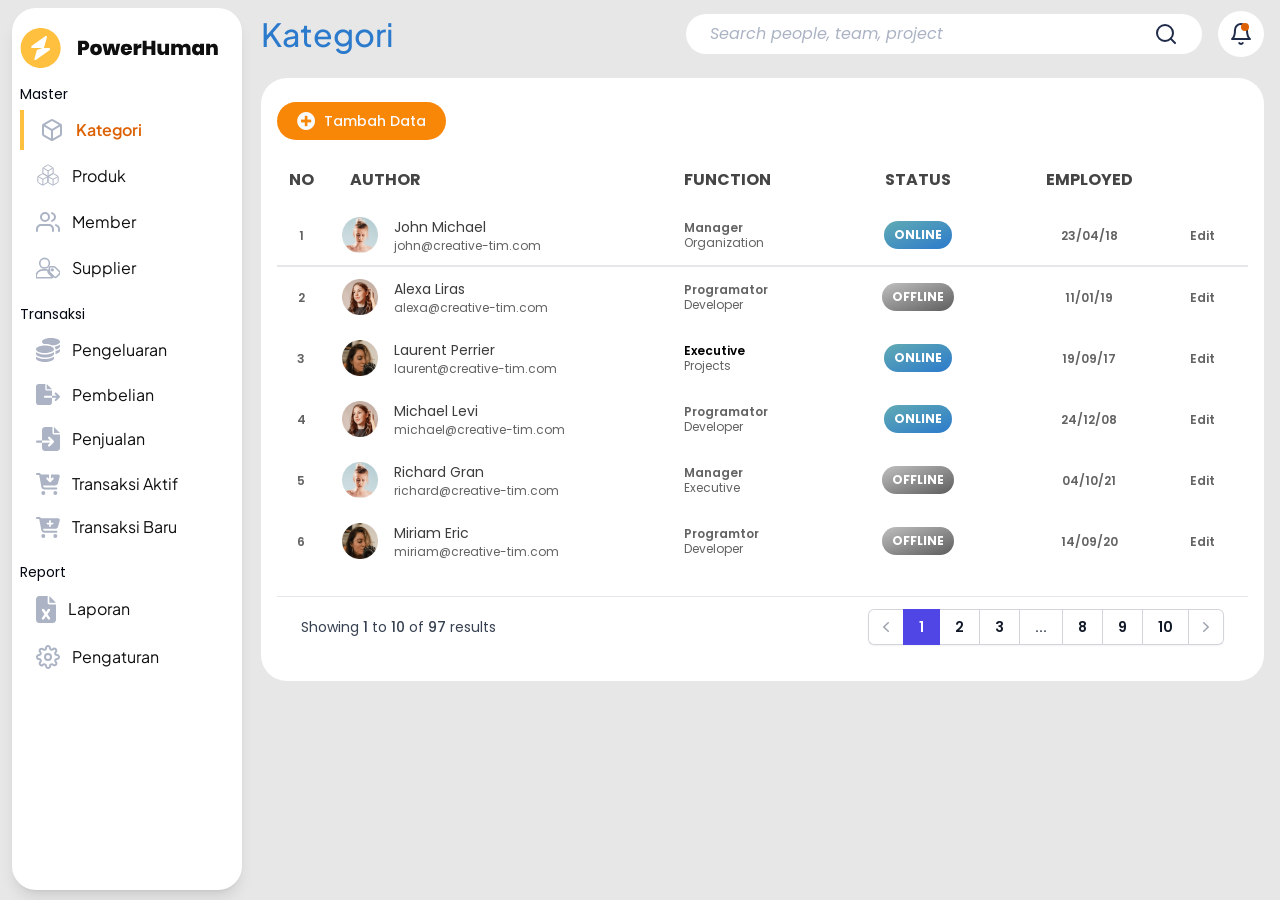
==== commit 39731902: "update responsive" ====
--- a/public/pages/kategori.html
+++ b/public/pages/kategori.html
@@ -27,7 +27,7 @@
     >
       <div class="flex flex-col flex-wrap gap-y-4 px-2 pb-2 pt-5">
         <div class="flex items-center justify-between">
-          <a href="#" class="flex justify-center">
+          <a href="index.html" class="flex justify-center">
             <img src="../assets/svgs/logo-type.svg" alt="" />
           </a>
           <a href="#" id="toggleCloseSidebar" class="pr-3 lg:hidden">
@@ -676,22 +676,114 @@
             </div>
           </div>
           <div
-            class="mt-2 flex items-end justify-start gap-x-3 text-blue-600 lg:ml-5"
+            class="flex items-center justify-between border-t border-gray-200 bg-white px-4 py-3 sm:px-6"
           >
-            <a href="">
-              <i class="far fa-chevron-double-left"></i>
-            </a>
-            <a href="">
-              <i class="far fa-chevron-left"></i>
-            </a>
-            <a href="">1</a>
-            <a href="">2</a>
-            <a href="">3</a>
-            <a href="">4</a>
-            ...
-            <a href="">10</a>
-            <a href=""><i class="far fa-chevron-right"></i></a>
-            <a href=""> <i class="far fa-chevron-double-right"></i></a>
+            <div class="flex flex-1 justify-between sm:hidden">
+              <a
+                href="#"
+                class="relative inline-flex items-center rounded-md border border-gray-300 bg-white px-4 py-2 text-sm font-medium text-gray-700 hover:bg-gray-50"
+                >Previous</a
+              >
+              <a
+                href="#"
+                class="relative ml-3 inline-flex items-center rounded-md border border-gray-300 bg-white px-4 py-2 text-sm font-medium text-gray-700 hover:bg-gray-50"
+                >Next</a
+              >
+            </div>
+            <div
+              class="hidden sm:flex sm:flex-1 sm:items-center sm:justify-between"
+            >
+              <div>
+                <p class="text-sm text-gray-700">
+                  Showing
+                  <span class="font-medium">1</span>
+                  to
+                  <span class="font-medium">10</span>
+                  of
+                  <span class="font-medium">97</span>
+                  results
+                </p>
+              </div>
+              <div>
+                <nav
+                  class="isolate inline-flex -space-x-px rounded-md shadow-sm"
+                  aria-label="Pagination"
+                >
+                  <a
+                    href="#"
+                    class="relative inline-flex items-center rounded-l-md px-2 py-2 text-gray-400 ring-1 ring-inset ring-gray-300 hover:bg-gray-50 focus:z-20 focus:outline-offset-0"
+                  >
+                    <span class="sr-only">Previous</span>
+                    <svg
+                      class="h-5 w-5"
+                      viewBox="0 0 20 20"
+                      fill="currentColor"
+                      aria-hidden="true"
+                    >
+                      <path
+                        fill-rule="evenodd"
+                        d="M12.79 5.23a.75.75 0 01-.02 1.06L8.832 10l3.938 3.71a.75.75 0 11-1.04 1.08l-4.5-4.25a.75.75 0 010-1.08l4.5-4.25a.75.75 0 011.06.02z"
+                        clip-rule="evenodd"
+                      />
+                    </svg>
+                  </a>
+                  <!-- Current: "z-10 bg-indigo-600 text-white focus-visible:outline focus-visible:outline-2 focus-visible:outline-offset-2 focus-visible:outline-indigo-600", Default: "text-gray-900 ring-1 ring-inset ring-gray-300 hover:bg-gray-50 focus:outline-offset-0" -->
+                  <a
+                    href="#"
+                    aria-current="page"
+                    class="relative z-10 inline-flex items-center bg-indigo-600 px-4 py-2 text-sm font-semibold text-white focus:z-20 focus-visible:outline focus-visible:outline-2 focus-visible:outline-offset-2 focus-visible:outline-indigo-600"
+                    >1</a
+                  >
+                  <a
+                    href="#"
+                    class="relative inline-flex items-center px-4 py-2 text-sm font-semibold text-gray-900 ring-1 ring-inset ring-gray-300 hover:bg-gray-50 focus:z-20 focus:outline-offset-0"
+                    >2</a
+                  >
+                  <a
+                    href="#"
+                    class="relative hidden items-center px-4 py-2 text-sm font-semibold text-gray-900 ring-1 ring-inset ring-gray-300 hover:bg-gray-50 focus:z-20 focus:outline-offset-0 md:inline-flex"
+                    >3</a
+                  >
+                  <span
+                    class="relative inline-flex items-center px-4 py-2 text-sm font-semibold text-gray-700 ring-1 ring-inset ring-gray-300 focus:outline-offset-0"
+                    >...</span
+                  >
+                  <a
+                    href="#"
+                    class="relative hidden items-center px-4 py-2 text-sm font-semibold text-gray-900 ring-1 ring-inset ring-gray-300 hover:bg-gray-50 focus:z-20 focus:outline-offset-0 md:inline-flex"
+                    >8</a
+                  >
+                  <a
+                    href="#"
+                    class="relative inline-flex items-center px-4 py-2 text-sm font-semibold text-gray-900 ring-1 ring-inset ring-gray-300 hover:bg-gray-50 focus:z-20 focus:outline-offset-0"
+                    >9</a
+                  >
+                  <a
+                    href="#"
+                    class="relative inline-flex items-center px-4 py-2 text-sm font-semibold text-gray-900 ring-1 ring-inset ring-gray-300 hover:bg-gray-50 focus:z-20 focus:outline-offset-0"
+                    >10</a
+                  >
+                  <a
+                    href="#"
+                    class="relative inline-flex items-center rounded-r-md px-2 py-2 text-gray-400 ring-1 ring-inset ring-gray-300 hover:bg-gray-50 focus:z-20 focus:outline-offset-0"
+                  >
+                    <span class="sr-only">Next</span>
+                    <svg
+                      class="h-5 w-5"
+                      viewBox="0 0 20 20"
+                      fill="currentColor"
+                      aria-hidden="true"
+                    >
+                      <path
+                        fill-rule="evenodd"
+                        d="M7.21 14.77a.75.75 0 01.02-1.06L11.168 10 7.23 6.29a.75.75 0 111.04-1.08l4.5 4.25a.75.75 0 010 1.08l-4.5 4.25a.75.75 0 01-1.06-.02z"
+                        clip-rule="evenodd"
+                      />
+                    </svg>
+                  </a>
+                </nav>
+              </div>
+            </div>
           </div>
         </div>
       </section>
--- a/public/css/main.css
+++ b/public/css/main.css
@@ -701,6 +701,18 @@
   }
 }
 
+.sr-only{
+  position: absolute;
+  width: 1px;
+  height: 1px;
+  padding: 0;
+  margin: -1px;
+  overflow: hidden;
+  clip: rect(0, 0, 0, 0);
+  white-space: nowrap;
+  border-width: 0;
+}
+
 .pointer-events-none{
   pointer-events: none;
 }
@@ -735,6 +747,14 @@
 
 .top-\[6px\]{
   top: 6px;
+}
+
+.isolate{
+  isolation: isolate;
+}
+
+.z-10{
+  z-index: 10;
 }
 
 .z-20{
@@ -772,10 +792,6 @@
   margin-bottom: auto;
 }
 
-.-mt-3{
-  margin-top: -0.75rem;
-}
-
 .mb-0{
   margin-bottom: 0px;
 }
@@ -796,6 +812,10 @@
   margin-left: 0.25rem;
 }
 
+.ml-3{
+  margin-left: 0.75rem;
+}
+
 .ml-4{
   margin-left: 1rem;
 }
@@ -856,6 +876,10 @@
   display: none;
 }
 
+.h-5{
+  height: 1.25rem;
+}
+
 .h-6{
   height: 1.5rem;
 }
@@ -888,19 +912,10 @@
   min-height: 468px;
 }
 
-.min-h-fit{
-  min-height: -moz-fit-content;
-  min-height: fit-content;
-}
-
 .min-h-full{
   min-height: 100%;
 }
 
-.min-h-screen{
-  min-height: 100vh;
-}
-
 .w-5{
   width: 1.25rem;
 }
@@ -949,6 +964,10 @@
   max-width: none;
 }
 
+.flex-1{
+  flex: 1 1 0%;
+}
+
 .flex-auto{
   flex: 1 1 auto;
 }
@@ -995,10 +1014,6 @@
 
 .items-start{
   align-items: flex-start;
-}
-
-.items-end{
-  align-items: flex-end;
 }
 
 .items-center{
@@ -1050,11 +1065,6 @@
        column-gap: 0.5rem;
 }
 
-.gap-x-3{
-  -moz-column-gap: 0.75rem;
-       column-gap: 0.75rem;
-}
-
 .gap-x-4{
   -moz-column-gap: 1rem;
        column-gap: 1rem;
@@ -1064,6 +1074,12 @@
   row-gap: 1rem;
 }
 
+.-space-x-px > :not([hidden]) ~ :not([hidden]){
+  --tw-space-x-reverse: 0;
+  margin-right: calc(-1px * var(--tw-space-x-reverse));
+  margin-left: calc(-1px * calc(1 - var(--tw-space-x-reverse)));
+}
+
 .overflow-x-auto{
   overflow-x: auto;
 }
@@ -1094,6 +1110,10 @@
 
 .rounded-lg{
   border-radius: 0.5rem;
+}
+
+.rounded-md{
+  border-radius: 0.375rem;
 }
 
 .rounded-xl{
@@ -1105,6 +1125,16 @@
   border-bottom-left-radius: 0.5rem;
 }
 
+.rounded-l-md{
+  border-top-left-radius: 0.375rem;
+  border-bottom-left-radius: 0.375rem;
+}
+
+.rounded-r-md{
+  border-top-right-radius: 0.375rem;
+  border-bottom-right-radius: 0.375rem;
+}
+
 .rounded-t-2xl{
   border-top-left-radius: 1rem;
   border-top-right-radius: 1rem;
@@ -1115,6 +1145,10 @@
   border-top-right-radius: 0.5rem;
 }
 
+.border{
+  border-width: 1px;
+}
+
 .border-0{
   border-width: 0px;
 }
@@ -1131,12 +1165,26 @@
   border-bottom-width: 2px;
 }
 
+.border-t{
+  border-top-width: 1px;
+}
+
 .border-solid{
   border-style: solid;
 }
 
 .\!border-none{
   border-style: none !important;
+}
+
+.border-gray-200{
+  --tw-border-opacity: 1;
+  border-color: rgb(229 231 235 / var(--tw-border-opacity));
+}
+
+.border-gray-300{
+  --tw-border-opacity: 1;
+  border-color: rgb(209 213 219 / var(--tw-border-opacity));
 }
 
 .border-transparent{
@@ -1150,6 +1198,11 @@
 .bg-congress-blue-500{
   --tw-bg-opacity: 1;
   background-color: rgb(43 122 204 / var(--tw-bg-opacity));
+}
+
+.bg-indigo-600{
+  --tw-bg-opacity: 1;
+  background-color: rgb(79 70 229 / var(--tw-bg-opacity));
 }
 
 .bg-saffron-mango-500{
@@ -1463,11 +1516,6 @@
   color: rgb(0 0 0 / var(--tw-text-opacity));
 }
 
-.text-blue-600{
-  --tw-text-opacity: 1;
-  color: rgb(37 99 235 / var(--tw-text-opacity));
-}
-
 .text-cod-gray-800{
   --tw-text-opacity: 1;
   color: rgb(69 69 69 / var(--tw-text-opacity));
@@ -1503,6 +1551,11 @@
   color: rgb(16 185 129 / var(--tw-text-opacity));
 }
 
+.text-gray-400{
+  --tw-text-opacity: 1;
+  color: rgb(156 163 175 / var(--tw-text-opacity));
+}
+
 .text-gray-50{
   --tw-text-opacity: 1;
   color: rgb(249 250 251 / var(--tw-text-opacity));
@@ -1511,6 +1564,11 @@
 .text-gray-500{
   --tw-text-opacity: 1;
   color: rgb(107 114 128 / var(--tw-text-opacity));
+}
+
+.text-gray-700{
+  --tw-text-opacity: 1;
+  color: rgb(55 65 81 / var(--tw-text-opacity));
 }
 
 .text-gray-900{
@@ -1603,9 +1661,24 @@
   outline-offset: 2px !important;
 }
 
+.ring-1{
+  --tw-ring-offset-shadow: var(--tw-ring-inset) 0 0 0 var(--tw-ring-offset-width) var(--tw-ring-offset-color);
+  --tw-ring-shadow: var(--tw-ring-inset) 0 0 0 calc(1px + var(--tw-ring-offset-width)) var(--tw-ring-color);
+  box-shadow: var(--tw-ring-offset-shadow), var(--tw-ring-shadow), var(--tw-shadow, 0 0 #0000);
+}
+
+.ring-inset{
+  --tw-ring-inset: inset;
+}
+
 .ring-congress-blue-200{
   --tw-ring-opacity: 1;
   --tw-ring-color: rgb(195 217 244 / var(--tw-ring-opacity));
+}
+
+.ring-gray-300{
+  --tw-ring-opacity: 1;
+  --tw-ring-color: rgb(209 213 219 / var(--tw-ring-opacity));
 }
 
 .ring-indigo-200{
@@ -1646,6 +1719,7 @@
 }
 
 .nav-link{
+  box-sizing: border-box;
   display: flex;
   align-items: center;
   gap: 0.5rem;
@@ -1656,7 +1730,8 @@
 }
 
 .nav-link:hover{
-  border-radius: 0.75rem;
+  border-top-right-radius: 0.75rem;
+  border-bottom-right-radius: 0.75rem;
   background-color: rgb(146 201 206 / var(--tw-bg-opacity));
   --tw-bg-opacity: 0.3;
   --tw-text-opacity: 1 !important;
@@ -1727,6 +1802,12 @@
   margin-left: 6px;
 }
 
+@media (min-width: 640px){
+  .sm\:flex::before,.sm\:flex::after {
+    display: none !important;
+  }
+}
+
 .before\:absolute::before{
   content: var(--tw-content);
   position: absolute;
@@ -1775,9 +1856,22 @@
   background-color: rgb(229 231 235 / var(--tw-bg-opacity));
 }
 
+.hover\:bg-gray-50:hover{
+  --tw-bg-opacity: 1;
+  background-color: rgb(249 250 251 / var(--tw-bg-opacity));
+}
+
 .hover\:text-slate-700:hover{
   --tw-text-opacity: 1;
   color: rgb(51 65 85 / var(--tw-text-opacity));
+}
+
+.focus\:z-20:focus{
+  z-index: 20;
+}
+
+.focus\:outline-offset-0:focus{
+  outline-offset: 0px;
 }
 
 .focus\:ring-2:focus{
@@ -1786,6 +1880,22 @@
   box-shadow: var(--tw-ring-offset-shadow), var(--tw-ring-shadow), var(--tw-shadow, 0 0 #0000);
 }
 
+.focus-visible\:outline:focus-visible{
+  outline-style: solid;
+}
+
+.focus-visible\:outline-2:focus-visible{
+  outline-width: 2px;
+}
+
+.focus-visible\:outline-offset-2:focus-visible{
+  outline-offset: 2px;
+}
+
+.focus-visible\:outline-indigo-600:focus-visible{
+  outline-color: #4f46e5;
+}
+
 .group:hover .group-hover\:translate-x-1{
   --tw-translate-x: 0.25rem;
   transform: translate(var(--tw-translate-x), var(--tw-translate-y)) rotate(var(--tw-rotate)) skewX(var(--tw-skew-x)) skewY(var(--tw-skew-y)) scaleX(var(--tw-scale-x)) scaleY(var(--tw-scale-y));
@@ -1796,12 +1906,37 @@
     margin-right: -1.5rem;
   }
 
+  .sm\:flex{
+    display: flex;
+  }
+
+  .sm\:hidden{
+    display: none;
+  }
+
+  .sm\:flex-1{
+    flex: 1 1 0%;
+  }
+
   .sm\:grid-cols-2{
     grid-template-columns: repeat(2, minmax(0, 1fr));
   }
 
   .sm\:grid-cols-3{
     grid-template-columns: repeat(3, minmax(0, 1fr));
+  }
+
+  .sm\:items-center{
+    align-items: center;
+  }
+
+  .sm\:justify-between{
+    justify-content: space-between;
+  }
+
+  .sm\:px-6{
+    padding-left: 1.5rem;
+    padding-right: 1.5rem;
   }
 
   .before\:sm\:right-8::before{
@@ -1811,6 +1946,10 @@
 }
 
 @media (min-width: 768px){
+  .md\:inline-flex{
+    display: inline-flex;
+  }
+
   .md\:min-h-\[468px\]{
     min-height: 468px;
   }
@@ -1847,10 +1986,6 @@
 
   .lg\:right-4{
     right: 1rem;
-  }
-
-  .lg\:ml-5{
-    margin-left: 1.25rem;
   }
 
   .lg\:ml-\[10px\]{
